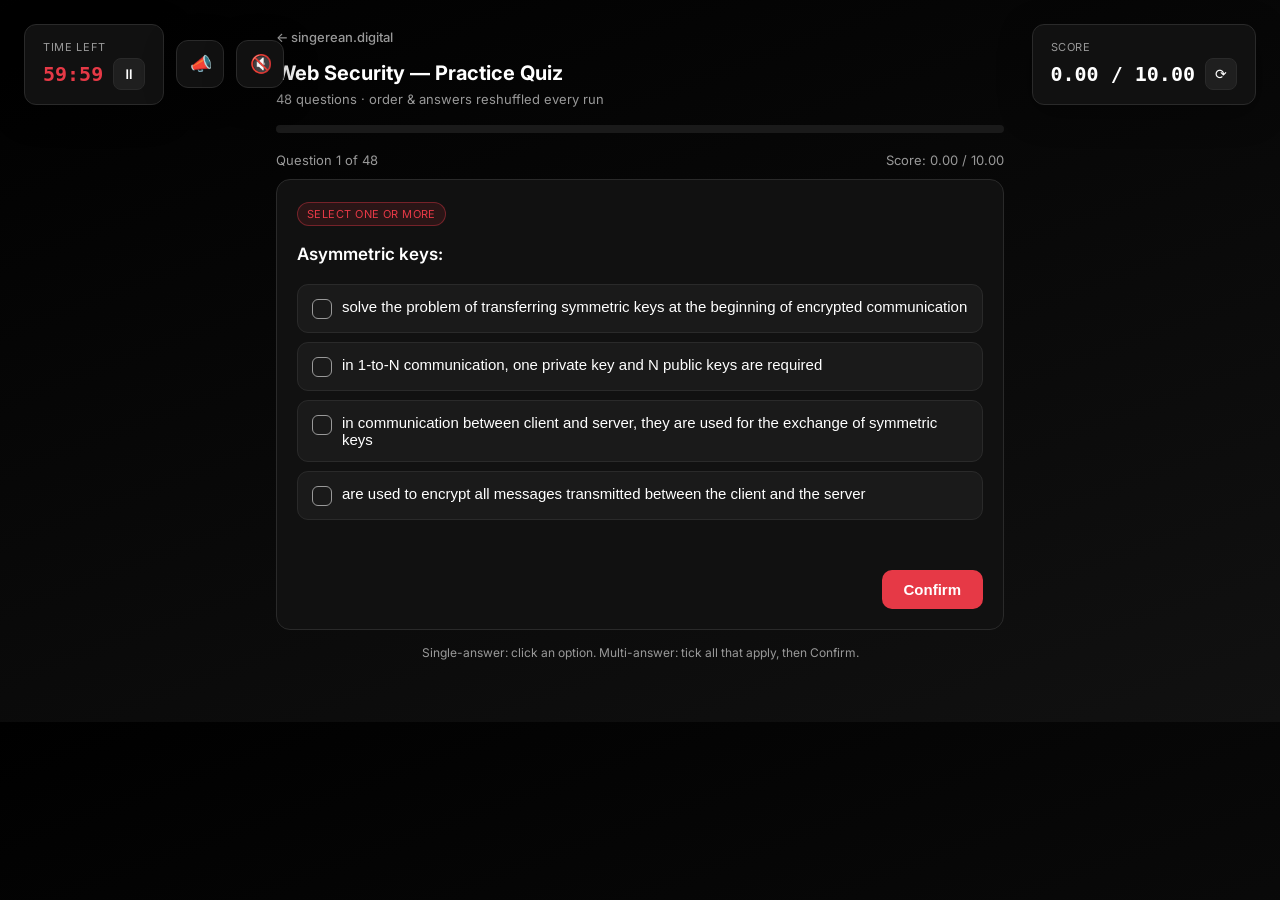
==== websec/index.html @ cab8b89b "Add Web Security practice quiz at /websec - Standalone quiz page recolored to match site palette (bl" ====
<!DOCTYPE html>
<html lang="en">
<head>
<meta charset="utf-8">
<meta name="viewport" content="width=device-width, initial-scale=1">
<title>Web Security — Practice Quiz</title>
<link rel="icon" href="../favicon.ico">
<link rel="preconnect" href="https://fonts.googleapis.com">
<link rel="preconnect" href="https://fonts.gstatic.com" crossorigin>
<link href="https://fonts.googleapis.com/css2?family=Inter:wght@300;400;500;600;700;800&display=swap" rel="stylesheet">
<style>
  :root{--bg:#000000;--card:#111111;--card2:#1a1a1a;--txt:#ffffff;--muted:#999999;
        --green:#2ecc71;--greenbg:#0e2e1a;--red:#D90429;--redbg:#2e0a0e;--accent:#E63946;--line:#2a2a2a;
        --yellow:#f5b041;--yellowbg:#332811;}
  *{box-sizing:border-box}
  body{margin:0;background:linear-gradient(160deg,#000000,#111111);color:var(--txt);
       font-family:'Inter',system-ui,Segoe UI,Roboto,Arial,sans-serif;line-height:1.5;}
  .wrap{max-width:760px;margin:0 auto;padding:24px 16px 60px;}
  h1{font-size:20px;margin:4px 0 2px;}
  .sub{color:var(--muted);font-size:13px;margin-bottom:16px;}
  .home-link{display:inline-block;color:var(--muted);text-decoration:none;font-size:13px;font-weight:500;
             margin-bottom:6px;transition:color .15s;}
  .home-link:hover{color:var(--accent);}
  .bar{height:8px;background:var(--card2);border-radius:6px;overflow:hidden;margin:10px 0 18px;}
  .bar>i{display:block;height:100%;background:var(--accent);width:0;transition:width .3s;}
  .meta{display:flex;justify-content:space-between;font-size:13px;color:var(--muted);margin-bottom:8px;}
  .card{background:var(--card);border:1px solid var(--line);border-radius:14px;padding:20px;}
  .qtype{display:inline-block;font-size:11px;letter-spacing:.04em;text-transform:uppercase;
         color:var(--accent);background:rgba(230,57,70,0.12);border:1px solid rgba(230,57,70,0.4);padding:3px 9px;border-radius:20px;margin-bottom:10px;}
  .qtext{font-size:17px;font-weight:600;margin:6px 0 16px;}
  .opt{display:flex;align-items:flex-start;gap:10px;width:100%;text-align:left;cursor:pointer;
       background:var(--card2);border:1.5px solid var(--line);color:var(--txt);
       padding:13px 14px;border-radius:11px;margin:9px 0;font-size:15px;transition:.12s;}
  .opt:hover:not(.locked){border-color:var(--accent);}
  .opt .mark{flex:0 0 20px;height:20px;border-radius:6px;border:1.5px solid var(--muted);
             display:flex;align-items:center;justify-content:center;font-size:13px;margin-top:1px;}
  .opt.single .mark{border-radius:50%;}
  .opt.selected{border-color:var(--accent);background:rgba(230,57,70,0.15);}
  .opt.selected .mark{background:var(--accent);border-color:var(--accent);}
  .opt.correct{background:var(--greenbg);border-color:var(--green);}
  .opt.correct .mark{background:var(--green);border-color:var(--green);}
  .opt.missed{background:var(--yellowbg);border-color:var(--yellow);}
  .opt.missed .mark{background:var(--yellow);border-color:var(--yellow);color:#111111;}
  .opt.wrong{background:var(--redbg);border-color:var(--red);}
  .opt.wrong .mark{background:var(--red);border-color:var(--red);}
  .opt.locked{cursor:default;}
  .feedback{min-height:22px;margin:14px 2px 4px;font-weight:600;font-size:14px;}
  .feedback.ok{color:var(--green);} .feedback.no{color:var(--red);}
  .row{display:flex;gap:10px;justify-content:flex-end;margin-top:14px;}
  button.btn{background:var(--accent);color:#fff;border:0;padding:11px 22px;border-radius:10px;
             font-size:15px;font-weight:600;cursor:pointer;}
  button.btn:hover{filter:brightness(1.08);}
  button.btn.ghost{background:#1f1f1f;}
  button.btn[disabled]{opacity:.45;cursor:not-allowed;}
  .hint{color:var(--muted);font-size:13px;margin:-2px 2px 4px;}
  .result{text-align:center;padding:30px 10px;}
  .score{font-size:44px;font-weight:800;margin:6px 0;}
  .scoresub{color:var(--muted);margin-bottom:18px;}
  .legend{color:var(--muted);font-size:12px;margin-top:14px;text-align:center;}
  .hud-container {
    display: contents;
  }
  .hud-group-left {
    position: fixed;
    top: 24px;
    left: 24px;
    display: flex;
    align-items: center;
    gap: 12px;
    z-index: 999;
  }
  .hud {
    background: var(--card);
    border: 1px solid var(--line);
    padding: 14px 18px;
    border-radius: 12px;
    box-shadow: 0 8px 32px rgba(0, 0, 0, 0.4);
    display: flex;
    flex-direction: column;
    min-width: 140px;
  }
  .hud.right {
    position: fixed;
    top: 24px;
    right: 24px;
    z-index: 999;
  }
  .hud-title {
    font-size: 11px;
    text-transform: uppercase;
    color: var(--muted);
    letter-spacing: 0.06em;
    margin-bottom: 2px;
  }
  .hud-value {
    font-size: 20px;
    font-weight: 800;
    color: var(--txt);
    font-family: monospace;
  }
  .hud-value.timer {
    color: var(--accent);
  }
  
  /* Music & SFX Widget Styling */
  .music-widget, .sfx-widget {
    display: flex;
    align-items: center;
    background: var(--card);
    border: 1px solid var(--line);
    border-radius: 12px;
    padding: 8px;
    height: 48px;
    box-shadow: 0 8px 32px rgba(0, 0, 0, 0.4);
    transition: all 0.3s cubic-bezier(0.4, 0, 0.2, 1);
    overflow: hidden;
    max-width: 48px;
    z-index: 999;
  }
  .music-widget:hover {
    max-width: 180px;
    padding-right: 14px;
  }
  .music-btn, .sfx-btn {
    background: transparent;
    border: none;
    color: var(--txt);
    font-size: 18px;
    width: 32px;
    height: 32px;
    display: flex;
    align-items: center;
    justify-content: center;
    cursor: pointer;
    border-radius: 8px;
    transition: background 0.2s, transform 0.1s, opacity 0.15s;
    flex-shrink: 0;
  }
  .music-btn:hover, .sfx-btn:hover {
    background: var(--card2);
  }
  .music-btn:active, .sfx-btn:active {
    transform: scale(0.95);
  }
  .volume-ctrl {
    width: 100px;
    margin-left: 8px;
    opacity: 0;
    transform: translateX(-10px);
    transition: opacity 0.25s ease, transform 0.25s ease;
    pointer-events: none;
    display: flex;
    align-items: center;
  }
  .music-widget:hover .volume-ctrl {
    opacity: 1;
    transform: translateX(0);
    pointer-events: auto;
  }
  .volume-ctrl input[type="range"] {
    -webkit-appearance: none;
    width: 100%;
    height: 4px;
    background: var(--line);
    border-radius: 2px;
    outline: none;
  }
  .volume-ctrl input[type="range"]::-webkit-slider-thumb {
    -webkit-appearance: none;
    width: 12px;
    height: 12px;
    border-radius: 50%;
    background: var(--accent);
    cursor: pointer;
    transition: transform 0.1s;
  }
  .volume-ctrl input[type="range"]::-webkit-slider-thumb:hover {
    transform: scale(1.2);
  }
  .volume-ctrl input[type="range"]::-moz-range-thumb {
    width: 12px;
    height: 12px;
    border: none;
    border-radius: 50%;
    background: var(--accent);
    cursor: pointer;
    transition: transform 0.1s;
  }
  .volume-ctrl input[type="range"]::-moz-range-thumb:hover {
    transform: scale(1.2);
  }

  @media (max-width: 1100px) {
    .hud-container {
      display: flex;
      justify-content: space-between;
      align-items: center;
      background: var(--card);
      border: 1px solid var(--line);
      border-radius: 12px;
      padding: 12px 16px;
      margin-bottom: 16px;
      width: 100%;
    }
    .hud-group-left {
      position: static;
      display: flex;
      align-items: center;
      gap: 12px;
      z-index: auto;
    }
    .hud {
      position: static;
      box-shadow: none;
      border: none;
      padding: 0;
      min-width: 0;
      background: transparent;
      flex-direction: row;
      align-items: center;
      gap: 10px;
    }
    .hud.right {
      position: static;
      z-index: auto;
    }
    .hud-title {
      margin-bottom: 0;
    }
    .music-widget, .sfx-widget {
      box-shadow: none;
      background: transparent;
      border: none;
      height: auto;
      padding: 0;
    }
    .music-widget:hover, .sfx-widget:hover {
      padding-right: 0;
    }
  }
  .hud-row {
    display: flex;
    align-items: center;
    gap: 10px;
  }
  .hud-btn {
    background: #1f1f1f;
    border: 1px solid var(--line);
    color: var(--txt);
    border-radius: 8px;
    width: 32px;
    height: 32px;
    display: flex;
    align-items: center;
    justify-content: center;
    cursor: pointer;
    font-size: 14px;
    transition: background 0.15s, transform 0.1s, opacity 0.15s;
  }
  .hud-btn:hover {
    background: var(--accent);
    border-color: var(--accent);
    color: #fff;
  }
  .hud-btn:active {
    transform: scale(0.95);
  }
  .pause-overlay {
    display: none;
    position: fixed;
    top: 0; left: 0; right: 0; bottom: 0;
    background: rgba(0, 0, 0, 0.7);
    backdrop-filter: blur(12px);
    -webkit-backdrop-filter: blur(12px);
    z-index: 998;
    align-items: center;
    justify-content: center;
    cursor: pointer;
    animation: fadeIn 0.25s ease-out forwards;
  }
  .pause-msg {
    font-size: 28px;
    font-weight: 800;
    color: var(--txt);
    text-align: center;
    background: var(--card);
    border: 1px solid var(--line);
    padding: 20px 40px;
    border-radius: 16px;
    box-shadow: 0 10px 40px rgba(0,0,0,0.5);
    animation: scaleUp 0.3s cubic-bezier(0.34, 1.56, 0.64, 1) forwards;
  }
  .wrap {
    transition: filter 0.3s ease;
  }
  body.is-paused .wrap {
    filter: blur(8px);
    pointer-events: none;
  }
  @keyframes fadeIn {
    from { opacity: 0; }
    to { opacity: 1; }
  }
  @keyframes scaleUp {
    from { transform: scale(0.95); opacity: 0; }
    to { transform: scale(1); opacity: 1; }
  }
  #effect-canvas {
    position: fixed;
    top: 0; left: 0; width: 100vw; height: 100vh;
    pointer-events: none;
    z-index: 1000;
  }
</style>
</head>
<body>
<canvas id="effect-canvas"></canvas>
<div class="hud-container">
  <div class="hud-group-left">
    <div class="hud left" id="hud-left">
      <div class="hud-title">Time Left</div>
      <div class="hud-row">
        <div class="hud-value timer" id="hud-timer">1:00:00</div>
        <button class="hud-btn" id="btn-pause" onclick="togglePause()" title="Pause Quiz">⏸</button>
      </div>
    </div>
    
    <!-- SFX Widget -->
    <div class="sfx-widget" id="sfx-widget">
      <button class="sfx-btn" id="btn-sfx" onclick="toggleSFX()" title="Mute Sound Effects">📣</button>
    </div>
    
    <div class="music-widget" id="music-widget">
      <button class="music-btn" id="btn-music" onclick="toggleMute()" title="Unmute Music">🔇</button>
      <div class="volume-ctrl">
        <input type="range" id="slider-volume" min="0" max="1" step="0.05" value="0.5" oninput="setVolume(this.value)">
      </div>
    </div>
  </div>
  
  <div class="hud right" id="hud-right">
    <div class="hud-title">Score</div>
    <div class="hud-row">
      <div class="hud-value" id="hud-score">0.00 / 10.00</div>
      <button class="hud-btn" id="btn-reset" onclick="resetQuiz()" title="Reset Quiz">⟳</button>
    </div>
  </div>
</div>
<div class="pause-overlay" id="pause-overlay" onclick="togglePause()">
  <div class="pause-msg">Quiz Paused<br><span style="font-size:13px; font-weight:normal; color:var(--muted); margin-top:8px; display:inline-block;">Click anywhere to resume</span></div>
</div>
<div class="wrap">
  <a class="home-link" href="../">← singerean.digital</a>
  <h1>Web Security — Practice Quiz</h1>
  <div class="sub">48 questions · order &amp; answers reshuffled every run</div>
  <div class="bar"><i id="bar"></i></div>
  <div class="meta"><span id="progress"></span><span id="scoremeta"></span></div>
  <div id="app"></div>
  <div class="legend">Single-answer: click an option. Multi-answer: tick all that apply, then Confirm.</div>
</div>

<script type="application/json" id="quiz-data">[{"id": 1, "question": "How do you define the World Wide Web?", "multi": false, "options": ["a collection of all web applications implemented using HTML, accessible over HTTP through a web browser", "an information system created over the Internet, which allows interconnection and cross-referencing of elements through hyperlinks", "a global network of computers providing communication and information facilities, built by interconnecting local networks via standardized protocols", "a set of communication protocols (e.g. HTTP) and encoding standards (e.g. HTML) that facilitate the implementation of web applications"], "correct": [1], "explanation": "The Web is an information system using hyperlinks over the Internet. Option 2 describes the Internet. The Web encompasses more than just protocols or HTML apps."}, {"id": 2, "question": "Which one of the following correctly defines a Web Application?", "multi": false, "options": ["the applications that can be run only inside a browser and can be accessed only over HTTP protocol", "applications developed using the client-server conceptual architecture, and that communicate using TCP/IP", "any application that downloads components or information from the Web over HTTP, each time it runs", "the applications accessible over HTTP protocol that are also described in HTML language and include active components implemented in JavaScript"], "correct": [2], "explanation": "Web applications follow client-server architecture and communicate over network protocols like TCP/IP, not limited to browser-only or HTTP-only scenarios."}, {"id": 3, "question": "Which ones of the following are specific to Web 2.0, when compared to Web 1.0?", "multi": true, "options": ["stateless - retains no state information", "the content displayed in the browsers is dynamic", "client-side code execution to create dynamic and more responsive User Interfaces", "promotes the concept of Software as a Service (SaaS)", "inclusion of semantic information in the content distributed over internet"], "correct": [1, 2, 3], "explanation": "Web 2.0 features dynamic content, client-side JavaScript for rich UIs, and SaaS models. Statelessness exists in both. Semantic web is Web 3.0 concept."}, {"id": 4, "question": "HyperText Markup Language is:", "multi": true, "options": ["a markup language that defines two main sections: HEAD and BODY, which can be used only once in the same HTML document", "the essential component for all web applications", "a text-based description language that uses tags and attributes", "a hierarchical structure having DOCTYPE as root element"], "correct": [0, 2], "explanation": "HTML is a text-based markup language using tags and attributes to describe document structure. Not all web applications require HTML (e.g., APIs)."}, {"id": 5, "question": "Define the term HEAD in the context of web applications:", "multi": true, "options": ["an HTTP method", "the section at the beginning of a resource that contains information about its type and structure", "a tag in HTML description language", "short name for the header of any HTTP message"], "correct": [0, 1, 2], "explanation": "HEAD is an HTTP method (like GET), an HTML document section (<head>), and colloquially refers to HTTP message headers. All three uses are valid."}, {"id": 6, "question": "The layers of the TCP/IP conceptual model are:", "multi": false, "options": ["application, session, transport, network", "application, transport, connection, network", "application, network, connection, physical layer", "application, transport, internet, network"], "correct": [3], "explanation": "The TCP/IP model consists of 4 layers: Application, Transport, Internet, and Network Access (Network Interface)."}, {"id": 7, "question": "The layers of the ISO-OSI conceptual model are:", "multi": false, "options": ["application, encapsulation, security, transport, network, physical level", "application, presentation, transport, security, network, connection, data link, physical level", "application, presentation, session, transport, network, data link, physical level", "interface, application, session, transport, network, data link, physical level"], "correct": [2], "explanation": "The OSI model has 7 layers: Application, Presentation, Session, Transport, Network, Data Link, and Physical (top to bottom)."}, {"id": 8, "question": "Data encapsulation:", "multi": true, "options": ["prevents \"man in the middle\" attacks", "ensures data integrity and protects it from unauthorized modifications", "ensures the independence of the message's format and content from the transmission medium", "eliminates the need to know the specifics of adjacent layers within the current layer"], "correct": [2, 3], "explanation": "Encapsulation allows each layer to operate independently without needing to understand the implementation details of adjacent layers."}, {"id": 9, "question": "Indicate correct sentences", "multi": true, "options": ["in web applications, the server does not store state information", "all the messages exchanged between client and server during a working session follow the same route", "in web applications, client-server communication is always initiated by the client", "in all web applications, all communication takes place through the container (browser)"], "correct": [0, 2], "explanation": "HTTP is stateless (server doesn't inherently store state) and client-initiated. Messages may take different routes, and not all web apps require browsers."}, {"id": 10, "question": "Indicate correct claims about HTTP:", "multi": true, "options": ["communication is bidirectional and can be initiated either by the server or by the client", "the messages header is mandatory, but the body of the message can be empty", "it is a transactional communication model based on messages", "communication is intermittent and stateless from the server perspective", "messages have a tree-like structure with two main sections: HEAD and BODY"], "correct": [1, 2, 3], "explanation": "HTTP is client-initiated (not bidirectional), has mandatory headers with optional bodies, is transactional and stateless. HEAD/BODY refers to HTML, not HTTP messages."}, {"id": 11, "question": "The first line of an HTTP header for a REQUEST message contains:", "multi": true, "options": ["data compression algorithms (ex. gzip)", "HTTP method used in the request", "accepted data types", "HTTP protocol version", "resource URL"], "correct": [1, 3, 4], "explanation": "HTTP request line contains: Method (GET/POST), URL/path, and HTTP version. Compression and accepted types are in header fields, not the request line."}, {"id": 12, "question": "The first line of an HTTP header for a RESPONSE message contains:", "multi": true, "options": ["HTTP protocol version", "called HTTP method", "textual description of the response code", "URL of accessed resource", "numeric response code"], "correct": [0, 2, 4], "explanation": "HTTP response status line contains: HTTP version, numeric status code, and reason phrase (textual description). Methods and URLs are in requests."}, {"id": 13, "question": "Which of the following elements is NOT part of an HTTP POST request?", "multi": false, "options": ["POST data", "numeric code of HTTP result", "Cookie header", "User-agent header"], "correct": [1], "explanation": "The numeric HTTP result code (status code) is part of the RESPONSE, not the request. Requests contain method, headers, and optional body data."}, {"id": 14, "question": "Please indicate the body of the given HTTP message (HTTP/1.1 200 OK ... headers ... Message-content: <html>...).", "multi": false, "options": ["<html><head><title>Test document</title></head><body>This is the content of the document</body></html>", "Message-content: <html>...</html>", "Cache-Control: no-store... / Pragma: no-cache / Message-content:", "Cache-Control: no-store... / Pragma: no-cache / Message-content: <html>...</html>"], "correct": [0], "explanation": "The HTTP message body is the content after the blank line separating headers from body. In this case, it's the HTML document content."}, {"id": 15, "question": "Which of the following is NOT allowed in an HTTP header?", "multi": true, "options": ["using \n\r in the value of a header", "insert a blank line", "use of character : (two points) in the value of a header", "using characters ?, &, space, /"], "correct": [0, 1], "explanation": "Literal CR/LF characters in header values enable HTTP response splitting and header injection attacks. They must be encoded or rejected."}, {"id": 16, "question": "Which ones of the following sentences are true about DNS?", "multi": true, "options": ["DNS requests are always reaching the root DNS servers", "the result of a DNS query is an IP address", "ROOT servers host information about all the registered domains and subdomains", "DNS servers are using the \"/\" character as subdomain separator"], "correct": [1], "explanation": "DNS queries return IP addresses (among other record types). Requests don't always reach root servers (caching exists). Root servers know TLDs only. DNS uses dots, not slashes."}, {"id": 17, "question": "Which one of the following can be included in a parameterless URL?", "multi": true, "options": ["reference to an element of the document", "access protocol", "domain or IP", "connection port", "user identification information"], "correct": [0, 1, 2, 3, 4], "explanation": "A URL can contain all these components: protocol (http://), domain/IP, port (:80), user info (user@), and fragment (#element). 'Parameterless' means no query string (?)."}, {"id": 18, "question": "Which of the following conditions need to be met for two resources to be considered as having the same origin?", "multi": true, "options": ["the resources can be accessed through the sub-domains of the same domain", "server is identified through the same domain name for both resources", "accessed through the same protocol", "same port is used for communication", "both resources are in the same path on the server(s)"], "correct": [1, 2, 3], "explanation": "Same origin requires matching protocol, domain, and port. Sub-domains and paths do not affect origin determination."}, {"id": 19, "question": "The \"content origin\" concept is used for:", "multi": true, "options": ["limiting the execution rights of active code within the browser, depending on the origin from which it is loaded", "controlling access from active code to user information (cookies, persistent data) and to the DOM", "preventing unauthorized access during data transmission between client and server", "verifying the authenticity of the received information and preventing impersonation attacks"], "correct": [0, 1], "explanation": "Same-origin policy restricts code execution rights and access to sensitive resources (cookies, DOM) based on the origin. It doesn't protect transmission or verify authenticity."}, {"id": 20, "question": "Identity is:", "multi": false, "options": ["SSL certificate issued by recognized authorities in the field", "the expression of the individuality of a certain entity", "all information relating to an identified or identifiable natural person", "all specific elements known/possessed only by the user, including papillary, ocular, dental, or DNA characteristics"], "correct": [1], "explanation": "Identity is the expression of individuality of an entity. Option 3 describes personal data (GDPR). Option 4 describes biometric authentication factors."}, {"id": 21, "question": "What is verified through authentication?", "multi": false, "options": ["what resources are accessible by the user", "what actions can the user take", "who the user is", "if the user already has an active working session"], "correct": [2], "explanation": "Authentication verifies identity (who the user is). Authorization determines what resources/actions are permitted. Session management tracks active sessions."}, {"id": 22, "question": "Authentication is:", "multi": true, "options": ["a process that can be implemented only through SSL certificates", "certification of the authenticity of data received by the client from the server or by the server from the client", "the process of ensuring the integrity of data transmitted between the client and the server", "process of verifying the identity of an entity"], "correct": [3], "explanation": "Authentication verifies identity. Data authenticity/integrity is different (signatures, hashes). SSL certificates are one authentication method, not the only one."}, {"id": 23, "question": "Two factor authentication requires:", "multi": false, "options": ["using two passwords for authentication", "verifying the user's identity through a password and an additional piece of information obtained via an alternative method", "replacing the classic password-based method with sending a code via SMS or generating a code using a physical device", "requesting the password in a subsequent step, only after the username has been entered correctly"], "correct": [1], "explanation": "2FA requires two different factors: something you know (password) plus something you have (device/code) or something you are (biometric). Two passwords is still single-factor."}, {"id": 24, "question": "In a working session authentication is performed:", "multi": false, "options": ["each time the user requests the update of personal / access data", "only once, when the working session starts, usually through username and password or two factor authentication", "on each request made to the server", "when the user tries to change the password"], "correct": [1], "explanation": "Authentication occurs once at session start. Subsequent requests are authorized via session tokens/cookies, not re-authentication."}, {"id": 25, "question": "We can protect a web application from brute force authentication attacks through:", "multi": false, "options": ["limiting the number of login tries", "use of certificates and communication over TLS", "validating correctly the input to prevent XSS attacks", "validating correctly the input against SQL injections"], "correct": [0], "explanation": "Rate limiting (limiting login attempts) directly prevents brute force attacks. TLS protects transmission, not authentication attempts."}, {"id": 26, "question": "Which of the following factors favor brute-force attacks during authentication?", "multi": true, "options": ["omitting the HTTP ONLY specification for cookie handling", "storing passwords in plain text in the database", "unlimited number of login attempts", "vulnerability to reflected XSS attacks", "acceptance of passwords with a low level of complexity"], "correct": [2, 4], "explanation": "Unlimited login attempts allow unrestricted guessing. Low complexity passwords are easier to crack. Plain text storage affects breach impact, not brute force feasibility."}, {"id": 27, "question": "The vulnerability that favors \"session fixation\" attacks can be described as:", "multi": false, "options": ["using excessively long timeouts before session expiration due to inactivity", "using the same token for multiple work sessions of the same user on different devices", "persistent storage of the session token for the \"Remember me\" functionality", "using the same token to identify both an anonymous session and an authenticated session"], "correct": [3], "explanation": "Session fixation exploits applications that don't regenerate session IDs after authentication. An attacker sets a known session ID before the victim logs in."}, {"id": 28, "question": "Which of the following can be used to bypass authentication?", "multi": false, "options": ["0' LIMIT 1 #", "' OR 1=1 LIMIT 1 #", "user' OR id=1", "0 ORDER BY 1 #"], "correct": [1], "explanation": "' OR 1=1 LIMIT 1 # is a classic SQL injection that makes the WHERE clause always true, potentially returning the first user (often admin) and bypassing authentication."}, {"id": 29, "question": "In the following SQL query the 'id' is a value from the user: $sql = \"SELECT * FROM users WHERE id=\" . $_GET['id']; Which one of the following can be used to determine the number of columns in the 'users' table?", "multi": false, "options": ["0 ORDER BY 5", "UNION ALL SELECT NULL,NULL,NULL,NULL,NULL", "0 UNION ALL SELECT table_name FROM information_schema.tables", "0 OR 1=1"], "correct": [0], "explanation": "ORDER BY enumeration tests column counts until an error occurs. UNION requires knowing the exact column count first. OR 1=1 returns all rows without revealing structure."}, {"id": 30, "question": "Second order SQL injection is:", "multi": false, "options": ["successfully formulating and executing a malicious query even after input data validation", "execution of injection when constructing a query using information already stored in the database", "execution of injection based on data transmitted using a cookie", "execution of injection by constructing a query with unvalidated data sent to the server as a result of a successful XSS attack"], "correct": [1], "explanation": "Second-order SQL injection occurs when previously stored (and seemingly safe) data is later used in a query without proper sanitization, triggering the injection."}, {"id": 31, "question": "Which of the following can be achieved through SQL injection?", "multi": true, "options": ["impersonate server certificate", "launch a stored XSS attack", "authorisation bypass", "launch a DOM XSS attack (type 0)"], "correct": [1, 2], "explanation": "SQL injection can bypass authorization and store malicious scripts in the database for stored XSS. It cannot impersonate certificates or cause DOM XSS directly."}, {"id": 32, "question": "SQL injection attacks can be mitigated by:", "multi": true, "options": ["separating SQL queries from data", "proper sanitization of inputs on the client side before sending them to the server", "using parameterized SQL queries and avoiding concatenations", "allowing access to the database only for applications on the same machine"], "correct": [0, 2], "explanation": "Parameterized queries (prepared statements) separate SQL code from data, preventing injection. Client-side sanitization is insufficient as attackers bypass it."}, {"id": 33, "question": "Which of the following objectives can be achieved through XSS attacks?", "multi": true, "options": ["exfiltrate session token", "access an http-only cookie", "bypass authentication", "access the DOM and change how a page is displayed"], "correct": [0, 3], "explanation": "XSS can steal session tokens (non-httpOnly), bypass authentication, and manipulate the DOM. HttpOnly cookies are specifically protected from JavaScript access."}, {"id": 34, "question": "Which of the values for user_parameter allows XSS attack in the following line: <a href=\"user_parameter\">Click me</a>", "multi": true, "options": ["\" javascript:alert(1);", "javascript:alert(1);", "<script>alert(1)<\/script>", "\"><script>alert(1)<\/script><a title=\""], "correct": [1, 3], "explanation": "To inject into an href attribute, you need to close the attribute first with \"> then inject script. Option 3 properly escapes and injects malicious code."}, {"id": 35, "question": "Which of the following statements are correct regarding DOM XSS attacks?", "multi": true, "options": ["can be prevented through proper validation and sanitization of user inputs on the server", "they manifest as a result of malicious JavaScript code being transmitted from the server to the client", "malicious code cannot be detected by the server", "the malicious code is executed by legitimate functions loaded on the client"], "correct": [2, 3], "explanation": "DOM XSS occurs entirely client-side when JavaScript processes untrusted data. The server never sees the malicious payload, and legitimate JS functions execute the attack."}, {"id": 36, "question": "Indicate correct sentences (select one or more):", "multi": true, "options": ["for each external reference in the HTML code a new request is made towards the indicated server", "HTML documents can include the content from images and video files in binary format", "the browser starts the content display only after the JavaScript code in the BODY is executed", "external references from the HEAD section are loaded, processed and executed before the actual display of the content starts"], "correct": [0, 1, 3], "explanation": "HEAD resources block rendering. Each external resource triggers a new HTTP request. Browsers render progressively and embed resources via references, not binary inclusion."}, {"id": 37, "question": "The purpose of CSRF token is:", "multi": true, "options": ["strengthening authentication by using a second identification factor alongside the cookie", "ensuring the integrity of data transmitted through forms", "preventing clickjacking attacks", "preventing automatic requests from being made on behalf of the user through XSS techniques"], "correct": [0], "explanation": "CSRF tokens prevent Cross-Site Request Forgery by ensuring requests originate from legitimate pages, not malicious sites exploiting the user's authenticated session."}, {"id": 38, "question": "It is recommended to generate the CSRF token:", "multi": false, "options": ["each time a new work session is initiated", "with every request sent to the server", "automatically, at certain time intervals", "when user data is updated (username, password)"], "correct": [0], "explanation": "CSRF tokens should be generated per session and remain valid throughout that session. Generating per-request is unnecessary overhead."}, {"id": 39, "question": "Indicate correct affirmations about CSRF:", "multi": true, "options": ["the CSRF token can be exfiltrated by an attacker through HTML or CSS injection", "the CSRF token cannot be efficient if the \"same origin\" policies are not enforced", "it is best practice to have no connection between the CSRF and session tokens", "the CSRF token cannot be exfiltrated through reflected XSS attacks"], "correct": [0, 1], "explanation": "CSRF tokens require same-origin enforcement to work. They should be independent from session tokens. XSS (not HTML/CSS injection) can exfiltrate CSRF tokens."}, {"id": 40, "question": "X-Frame-Options: none is useful for:", "multi": false, "options": ["preventing \"clickjacking\" attacks", "preventing stored XSS attacks", "preventing CSRF attacks", "preventing SQL injection attacks"], "correct": [0], "explanation": "X-Frame-Options controls whether a page can be embedded in iframes, preventing clickjacking attacks where malicious sites overlay invisible iframes."}, {"id": 41, "question": "Encrypting data:", "multi": true, "options": ["ensures data confidentiality", "always certifies the identity of the sender", "ensures data integrity", "prevents man-in-the-middle attacks"], "correct": [0], "explanation": "Encryption primarily ensures confidentiality. It does not guarantee integrity, authentication, or prevent MITM without additional mechanisms like signatures and certificates."}, {"id": 42, "question": "Which one of the following statements are true?", "multi": true, "options": ["the compromise of an encryption algorithm allows the decryption of any message encrypted with it", "the compromise of a sufficient number of encryption keys leads to the compromise of the entire algorithm", "identifying a method to quickly traverse all keys constitutes a complete compromise of the encryption algorithm", "the compromise of some encryption keys facilitates the compromise of other keys if they are used with the same encryption algorithm"], "correct": [0, 2], "explanation": "A complete compromise of an encryption algorithm occurs when a method is found to efficiently traverse or determine all possible keys."}, {"id": 43, "question": "Which ones of the following statements are true?", "multi": true, "options": ["the difficulty of breaking an encryption code is not influenced by how easily the parameters can be predicted", "the difficulty of breaking an encryption code depends on the number of possible values of its parameters", "access to the implementation of an encryption algorithm based on encryption keys leads to its compromise", "an encryption key is a parameter of an encryption algorithm"], "correct": [1, 3], "explanation": "Encryption strength depends on key space size (number of possible values), and the encryption key is indeed a parameter of the algorithm. Predictability DOES affect security."}, {"id": 44, "question": "The purpose of an Initialisation Vector is:", "multi": true, "options": ["to initialize the random number generator to obtain better keys", "to allow the safe reuse of encryption keys in the case of streams", "to ensure the standard length of the data block", "to ensure obtaining a different ciphertext when encrypting the same text with the same key"], "correct": [1, 3], "explanation": "IVs ensure identical plaintext produces different ciphertext (semantic security) and enable safe key reuse in stream/block cipher modes."}, {"id": 45, "question": "Asymmetric keys:", "multi": true, "options": ["in communication between client and server, they are used for the exchange of symmetric keys", "in 1-to-N communication, one private key and N public keys are required", "are used to encrypt all messages transmitted between the client and the server", "solve the problem of transferring symmetric keys at the beginning of encrypted communication"], "correct": [0, 3], "explanation": "Asymmetric cryptography solves key distribution by securely exchanging symmetric keys. Symmetric encryption is then used for bulk data (faster). One key pair serves all recipients."}, {"id": 46, "question": "Digital signature:", "multi": true, "options": ["is encrypted using the public key", "is encrypted using the private key", "certifies the identity of the entity who wrote the message", "ensures data integrity"], "correct": [1, 2, 3], "explanation": "Digital signatures are created by encrypting a hash with the private key. They verify sender identity and ensure data hasn't been modified."}, {"id": 47, "question": "Which of the following elements obtained by an attacker can lead to the compromise of the private key?", "multi": false, "options": ["none of the listed elements", "the source code of the encryption algorithm used by the server", "source data sent by the server, encrypted with the private key", "public key of the server"], "correct": [0], "explanation": "By design, knowing the algorithm, public key, or encrypted data should NOT compromise the private key. This is the foundation of asymmetric cryptography security."}, {"id": 48, "question": "Certificates used in web applications can:", "multi": true, "options": ["protect web applications against clickjacking attacks", "protect web applications against XSS attacks", "authenticate the source of information transmitted", "secure information when it is saved in the database"], "correct": [2], "explanation": "SSL/TLS certificates authenticate the server's identity to clients. They don't prevent XSS, clickjacking, or encrypt data at rest in databases."}]</script>
<script>
const RAW = JSON.parse(document.getElementById('quiz-data').textContent);
const app = document.getElementById('app');
const bar = document.getElementById('bar');
const prog = document.getElementById('progress');
const scoremeta = document.getElementById('scoremeta');
let order, qi, score, answered, cur;
let timeLeft, timerInterval;
let isPaused = false;

// Background Music Setup
const bgMusic = new Audio('music.mp3');
bgMusic.loop = true;
bgMusic.volume = 0.5;
bgMusic.muted = true; // Mute the main music initially
let isMuted = true; // Set initial mute state to true

// Sound Effects Setup
const soundCorrect = new Audio('good.mp3');
soundCorrect.volume = 0.4;
const soundIncorrect = new Audio('bad.wav');
soundIncorrect.volume = 0.4;
let sfxEnabled = true;

// Victory Music Setup
const winMusic = new Audio('win.mp3');
winMusic.loop = true;
winMusic.volume = 0.5;

// Sad Music Setup
const sadMusic = new Audio('sadsongfinal.mp3');
sadMusic.loop = true;
sadMusic.volume = 0.5;

// Confetti & Rain Particles Engine
let confettiActive = false;
let rainActive = false;
let confettiCanvas, ctx;
let particles = [];
let rainDrops = [];

function initConfetti() {
  confettiCanvas = document.getElementById('effect-canvas');
  if (confettiCanvas) {
    ctx = confettiCanvas.getContext('2d');
    resizeCanvas();
    window.addEventListener('resize', resizeCanvas);
  }
}

function resizeCanvas() {
  if (confettiCanvas) {
    confettiCanvas.width = window.innerWidth;
    confettiCanvas.height = window.innerHeight;
  }
}

class ConfettiParticle {
  constructor() {
    this.x = Math.random() * confettiCanvas.width;
    this.y = Math.random() * -confettiCanvas.height;
    this.size = Math.random() * 8 + 6;
    this.color = `hsl(${Math.random() * 360}, 85%, 60%)`;
    this.speedX = Math.random() * 4 - 2;
    this.speedY = Math.random() * 3 + 2;
    this.rotation = Math.random() * 360;
    this.rotationSpeed = Math.random() * 4 - 2;
  }
  update() {
    this.x += this.speedX;
    this.y += this.speedY;
    this.rotation += this.rotationSpeed;
    if (this.y > confettiCanvas.height) {
      this.y = -10;
      this.x = Math.random() * confettiCanvas.width;
    }
  }
  draw() {
    ctx.save();
    ctx.translate(this.x, this.y);
    ctx.rotate(this.rotation * Math.PI / 180);
    ctx.fillStyle = this.color;
    ctx.fillRect(-this.size / 2, -this.size / 2, this.size, this.size);
    ctx.restore();
  }
}

class RainDrop {
  constructor() {
    this.reset();
    this.y = Math.random() * confettiCanvas.height; // Spread them vertically on init
  }
  reset() {
    this.x = Math.random() * confettiCanvas.width;
    this.y = -20;
    this.layer = Math.floor(Math.random() * 3); // 0: far, 1: mid, 2: near
    if (this.layer === 0) {
      this.length = Math.random() * 8 + 6;
      this.speedY = Math.random() * 6 + 8;
      this.speedX = Math.random() * 1 - 0.5;
      this.opacity = Math.random() * 0.2 + 0.15;
      this.lineWidth = 1;
    } else if (this.layer === 1) {
      this.length = Math.random() * 15 + 10;
      this.speedY = Math.random() * 10 + 14;
      this.speedX = Math.random() * 1.5 - 0.75;
      this.opacity = Math.random() * 0.3 + 0.3;
      this.lineWidth = 1.5;
    } else {
      this.length = Math.random() * 25 + 20;
      this.speedY = Math.random() * 14 + 20;
      this.speedX = Math.random() * 2 - 1;
      this.opacity = Math.random() * 0.4 + 0.5;
      this.lineWidth = 2.5;
    }
    this.color = `rgba(174, 207, 238, ${this.opacity})`;
  }
  update() {
    this.y += this.speedY;
    this.x += this.speedX;
    if (this.y > confettiCanvas.height) {
      this.reset();
    }
  }
  draw() {
    ctx.strokeStyle = this.color;
    ctx.lineWidth = this.lineWidth;
    ctx.beginPath();
    ctx.moveTo(this.x, this.y);
    ctx.lineTo(this.x + this.speedX * 1.5, this.y + this.length);
    ctx.stroke();
  }
}

function startConfetti() {
  if (confettiActive) return;
  confettiActive = true;
  particles = [];
  for (let i = 0; i < 150; i++) {
    particles.push(new ConfettiParticle());
  }
  function animate() {
    if (!confettiActive) return;
    ctx.clearRect(0, 0, confettiCanvas.width, confettiCanvas.height);
    particles.forEach(p => {
      p.update();
      p.draw();
    });
    requestAnimationFrame(animate);
  }
  animate();
}

function stopConfetti() {
  confettiActive = false;
  if (ctx) ctx.clearRect(0, 0, confettiCanvas.width, confettiCanvas.height);
}

function startRain() {
  if (rainActive) return;
  rainActive = true;
  rainDrops = [];
  for (let i = 0; i < 250; i++) {
    rainDrops.push(new RainDrop());
  }
  function animate() {
    if (!rainActive) return;
    ctx.clearRect(0, 0, confettiCanvas.width, confettiCanvas.height);
    ctx.fillStyle = 'rgba(0, 0, 0, 0.4)';
    ctx.fillRect(0, 0, confettiCanvas.width, confettiCanvas.height);
    rainDrops.forEach(d => {
      d.update();
      d.draw();
    });
    requestAnimationFrame(animate);
  }
  animate();
}

function stopRain() {
  rainActive = false;
  if (ctx) ctx.clearRect(0, 0, confettiCanvas.width, confettiCanvas.height);
}



function initMusic() {
  bgMusic.play().catch(() => {
    // Autoplay blocked, wait for user interaction to resume
    const playOnInteraction = () => {
      bgMusic.play().catch(e => console.log("Music play failed:", e));
      document.removeEventListener('click', playOnInteraction);
      document.removeEventListener('keydown', playOnInteraction);
      document.removeEventListener('touchstart', playOnInteraction);
    };
    document.addEventListener('click', playOnInteraction);
    document.addEventListener('keydown', playOnInteraction);
    document.addEventListener('touchstart', playOnInteraction);
  });
}

function toggleMute() {
  const slider = document.getElementById('slider-volume');
  if (isMuted) {
    isMuted = false;
    bgMusic.muted = false;
    winMusic.muted = false;
    sadMusic.muted = false;
    if (bgMusic.volume === 0) {
      bgMusic.volume = 0.5;
      if (slider) slider.value = 0.5;
    }
    const btn = document.getElementById('btn-music');
    btn.textContent = '🔊';
    btn.title = 'Mute Music';
  } else {
    isMuted = true;
    bgMusic.muted = true;
    winMusic.muted = true;
    sadMusic.muted = true;
    const btn = document.getElementById('btn-music');
    btn.textContent = '🔇';
    btn.title = 'Unmute Music';
  }
}

function setVolume(val) {
  const v = parseFloat(val);
  bgMusic.volume = v;
  const btn = document.getElementById('btn-music');
  if (v === 0) {
    isMuted = true;
    bgMusic.muted = true;
    winMusic.muted = true;
    sadMusic.muted = true;
    if (btn) btn.textContent = '🔇';
  } else {
    isMuted = false;
    bgMusic.muted = false;
    winMusic.muted = false;
    sadMusic.muted = false;
    if (btn) btn.textContent = '🔊';
  }
}

function toggleSFX() {
  sfxEnabled = !sfxEnabled;
  const btn = document.getElementById('btn-sfx');
  if (sfxEnabled) {
    btn.title = 'Mute Sound Effects';
    btn.style.opacity = '1';
  } else {
    btn.title = 'Unmute Sound Effects';
    btn.style.opacity = '0.4';
  }
}

function playSFX(isCorrect) {
  if (!sfxEnabled) return;
  if (isCorrect) {
    soundCorrect.currentTime = 0;
    soundCorrect.play().catch(e => console.log("SFX play failed:", e));
  } else {
    soundIncorrect.currentTime = 0;
    soundIncorrect.play().catch(e => console.log("SFX play failed:", e));
  }
}

// Call initMusic to start playing
initMusic();

function togglePause() {
  if (answered && qi >= RAW.length) return; // Can't pause on results screen
  if (timeLeft <= 0) return; // Can't pause if time's up
  
  isPaused = !isPaused;
  const overlay = document.getElementById('pause-overlay');
  const pauseBtn = document.getElementById('btn-pause');
  
  if (isPaused) {
    if (timerInterval) clearInterval(timerInterval);
    overlay.style.display = 'flex';
    document.body.classList.add('is-paused');
    pauseBtn.textContent = '▶';
    pauseBtn.title = 'Resume Quiz';
  } else {
    overlay.style.display = 'none';
    document.body.classList.remove('is-paused');
    pauseBtn.textContent = '⏸';
    pauseBtn.title = 'Pause Quiz';
    
    // Resume timer
    if (timerInterval) clearInterval(timerInterval);
    timerInterval = setInterval(() => {
      timeLeft--;
      updateTimerUI();
      if (timeLeft <= 0) {
        clearInterval(timerInterval);
        timeUp();
      }
    }, 1000);
  }
}

function resetQuiz() {
  if (isPaused) togglePause();
  start();
}

function formatTime(sec) {
  const h = Math.floor(sec / 3600);
  const m = Math.floor((sec % 3600) / 60);
  const s = sec % 60;
  if (h > 0) {
    return h + ":" + String(m).padStart(2, '0') + ":" + String(s).padStart(2, '0');
  } else {
    return String(m).padStart(2, '0') + ":" + String(s).padStart(2, '0');
  }
}

function updateTimerUI() {
  const t = document.getElementById('hud-timer');
  if (t) t.textContent = formatTime(timeLeft);
}

function updateScoreUI() {
  const scoreStr = score.toFixed(2) + ' / 10.00';
  scoremeta.textContent = 'Score: ' + scoreStr;
  const hs = document.getElementById('hud-score');
  if (hs) hs.textContent = scoreStr;
}

function timeUp() {
  answered = true;
  lock();
  if (timerInterval) clearInterval(timerInterval);
  
  app.innerHTML = '';
  const card = document.createElement('div');
  card.className = 'card result';
  
  if (score > 5) {
    card.style.border = '2px solid var(--green)';
    
    const title = document.createElement('div');
    title.className = 'score';
    title.style.color = 'var(--green)';
    title.style.fontSize = '32px';
    title.textContent = "Congratulations, you passed!";
    card.appendChild(title);
    
    const scoreVal = document.createElement('div');
    scoreVal.className = 'score';
    scoreVal.textContent = score.toFixed(2) + ' / 10.00';
    card.appendChild(scoreVal);
    
    const sub = document.createElement('div');
    sub.className = 'scoresub';
    sub.textContent = 'Awesome job! You successfully completed the quiz.';
    card.appendChild(sub);
    
    // Play Victory Music (Unmuted by default, updates UI state)
    bgMusic.pause();
    winMusic.currentTime = 0;
    winMusic.muted = false;
    winMusic.play().catch(e => console.log("Win music failed to play:", e));
    
    // Sync mute UI
    isMuted = false;
    const musicBtn = document.getElementById('btn-music');
    if (musicBtn) {
      musicBtn.textContent = '🔊';
      musicBtn.title = 'Mute Music';
    }
    
    // Congrats Image
    const img = document.createElement('img');
    img.src = 'congrats.png';
    img.alt = 'Congratulations!';
    img.style.maxWidth = '100%';
    img.style.height = 'auto';
    img.style.borderRadius = '8px';
    img.style.marginTop = '16px';
    img.style.marginBottom = '20px';
    img.style.display = 'block';
    img.style.marginLeft = 'auto';
    img.style.marginRight = 'auto';
    card.appendChild(img);
    
    // Start Confetti
    startConfetti();
  } else {
    card.style.border = '2px solid var(--red)';
    
    const title = document.createElement('div');
    title.className = 'score';
    title.style.color = 'var(--red)';
    title.style.fontSize = '32px';
    title.textContent = "Sorry, you did not pass.";
    card.appendChild(title);
    
    const scoreVal = document.createElement('div');
    scoreVal.className = 'score';
    scoreVal.textContent = score.toFixed(2) + ' / 10.00';
    card.appendChild(scoreVal);
    
    const sub = document.createElement('div');
    sub.className = 'scoresub';
    sub.textContent = 'Better luck next time! Keep practicing to improve your score.';
    card.appendChild(sub);
    
    // Play Sad Music (Unmuted by default, updates UI state)
    bgMusic.pause();
    sadMusic.currentTime = 0;
    sadMusic.muted = false;
    sadMusic.play().catch(e => console.log("Sad music failed to play:", e));
    
    // Sync mute UI
    isMuted = false;
    const musicBtn = document.getElementById('btn-music');
    if (musicBtn) {
      musicBtn.textContent = '🔊';
      musicBtn.title = 'Mute Music';
    }
    
    // Fail Image
    const img = document.createElement('img');
    img.src = 'fail.jpg';
    img.alt = 'Quiz Failed';
    img.style.maxWidth = '100%';
    img.style.height = 'auto';
    img.style.borderRadius = '8px';
    img.style.marginTop = '16px';
    img.style.marginBottom = '20px';
    img.style.display = 'block';
    img.style.marginLeft = 'auto';
    img.style.marginRight = 'auto';
    card.appendChild(img);
    
    // Start Rain
    startRain();
  }
  
  const btn = document.createElement('button');
  btn.className = 'btn';
  btn.textContent = 'Restart Quiz';
  btn.onclick = start;
  card.appendChild(btn);
  
  app.appendChild(card);
}

function shuffle(a){for(let i=a.length-1;i>0;i--){const j=Math.floor(Math.random()*(i+1));[a[i],a[j]]=[a[j],a[i]];}return a;}

function start(){
  stopConfetti();
  stopRain();
  winMusic.pause();
  winMusic.currentTime = 0;
  sadMusic.pause();
  sadMusic.currentTime = 0;
  
  // Set main music to mute by default (as per user request)
  isMuted = true;
  bgMusic.muted = true;
  const musicBtn = document.getElementById('btn-music');
  if (musicBtn) {
    musicBtn.textContent = '🔇';
    musicBtn.title = 'Unmute Music';
  }
  
  // Play bgMusic (muted) so it's ready to be unmuted
  bgMusic.play().catch(e => console.log("Music play failed:", e));
  
  order = shuffle(RAW.map((_,i)=>i));
  qi=0; score=0;
  timeLeft = 3600;
  isPaused = false;
  document.body.classList.remove('is-paused');
  const overlay = document.getElementById('pause-overlay');
  if (overlay) overlay.style.display = 'none';
  const pauseBtn = document.getElementById('btn-pause');
  if (pauseBtn) {
    pauseBtn.textContent = '⏸';
    pauseBtn.title = 'Pause Quiz';
  }
  updateTimerUI();
  updateScoreUI();
  if (timerInterval) clearInterval(timerInterval);
  timerInterval = setInterval(() => {
    timeLeft--;
    updateTimerUI();
    if (timeLeft <= 0) {
      clearInterval(timerInterval);
      timeUp();
    }
  }, 1000);
  render();
}

function build(){
  const q = RAW[order[qi]];
  const opts = q.options.map((t,idx)=>({text:t, correct:q.correct.includes(idx)}));
  shuffle(opts);
  cur = {text:q.question, multi:q.multi, opts, selected:new Set(), els:[]};
}

function render(){
  answered=false;
  build();
  bar.style.width = (qi/RAW.length*100)+'%';
  prog.textContent = 'Question '+(qi+1)+' of '+RAW.length;
  updateScoreUI();

  const card=document.createElement('div'); card.className='card';
  const tag=document.createElement('span'); tag.className='qtype';
  tag.textContent = cur.multi?'Select one or more':'Select one';
  card.appendChild(tag);
  const qt=document.createElement('div'); qt.className='qtext'; qt.textContent=cur.text; card.appendChild(qt);

  cur.opts.forEach((o,i)=>{
    const el=document.createElement('button'); el.className='opt'+(cur.multi?'':' single');
    const mark=document.createElement('span'); mark.className='mark'; mark.textContent='';
    const lbl=document.createElement('span'); lbl.textContent=o.text;
    el.appendChild(mark); el.appendChild(lbl);
    el.onclick=()=>cur.multi?toggle(i):answerSingle(i);
    cur.els.push(el); card.appendChild(el);
  });

  const fb=document.createElement('div'); fb.className='feedback'; fb.id='fb'; card.appendChild(fb);
  const row=document.createElement('div'); row.className='row';
  if(cur.multi){
    const c=document.createElement('button'); c.className='btn'; c.id='confirm'; c.textContent='Confirm';
    c.onclick=confirmMulti; row.appendChild(c);
  }
  const n=document.createElement('button'); n.className='btn'; n.id='next';
  n.textContent = (qi===RAW.length-1)?'See results':'Next question';
  n.style.display='none'; n.onclick=next; row.appendChild(n);
  card.appendChild(row);

  app.innerHTML=''; app.appendChild(card);
}

function lock(){cur.els.forEach(e=>e.classList.add('locked'));}
function showNext(){document.getElementById('next').style.display='inline-block';}
function setFB(ok,msg){const f=document.getElementById('fb');f.className='feedback '+(ok?'ok':'no');f.textContent=msg;}

function answerSingle(i){
  if(answered) return; answered=true;
  if(cur.opts[i].correct){
    cur.els[i].classList.add('correct');
    score += 10 / RAW.length;
    setFB(true,'Correct!');
    playSFX(true);
  }
  else{
    cur.els[i].classList.add('wrong');
    cur.opts.forEach((o,j)=>{if(o.correct) cur.els[j].classList.add('correct');});
    setFB(false,'Incorrect — the correct answer is shown in green.');
    playSFX(false);
  }
  lock(); showNext();
  updateScoreUI();
}

function toggle(i){
  if(answered) return;
  if(cur.selected.has(i)){cur.selected.delete(i); cur.els[i].classList.remove('selected'); cur.els[i].querySelector('.mark').textContent='';}
  else{cur.selected.add(i); cur.els[i].classList.add('selected'); cur.els[i].querySelector('.mark').textContent='✓';}
}

function confirmMulti(){
  if(answered) return; answered=true;
  document.getElementById('confirm').style.display='none';
  let allCorrect=true;
  cur.opts.forEach((o,i)=>{
    const m=cur.els[i].querySelector('.mark');
    if(o.correct){
      cur.els[i].classList.remove('selected');
      if(cur.selected.has(i)){
        cur.els[i].classList.add('correct');
        m.textContent='✓';
      } else {
        cur.els[i].classList.add('missed');
        m.textContent='✓';
        allCorrect=false;
      }
    } else if(cur.selected.has(i)){
      cur.els[i].classList.remove('selected'); cur.els[i].classList.add('wrong'); m.textContent='✕';
      allCorrect=false;
    }
  });

  // Calculate score contribution
  const C = cur.opts.filter(o => o.correct).length;
  let K = 0;
  let W = 0;
  cur.opts.forEach((o, idx) => {
    if (cur.selected.has(idx)) {
      if (o.correct) K++;
      else W++;
    }
  });

  const effectiveK = Math.max(0, K - W);
  let credit = 0;
  if (C > 1) {
    if (effectiveK === C) credit = C;
    else if (effectiveK === C - 1) credit = 1;
  } else if (C === 1) {
    if (effectiveK === 1) credit = 1;
  }

  const questionVal = 10 / RAW.length;
  score += (credit / C) * questionVal;

  if(allCorrect){
    setFB(true,'Correct!');
    playSFX(true);
  }
  else {
    setFB(false,'Incorrect — missed correct answers are shown in yellow.');
    playSFX(false);
  }
  lock(); showNext();
  updateScoreUI();
}

function next(){
  qi++;
  if(qi>=RAW.length) finish(); else render();
}

function finish(){
  if (timerInterval) clearInterval(timerInterval);
  bar.style.width='100%';
  prog.textContent='Finished';
  updateScoreUI();
  
  app.innerHTML = '';
  const card = document.createElement('div');
  card.className = 'card result';
  
  if (score > 5) {
    card.style.border = '2px solid var(--green)';
    
    const title = document.createElement('div');
    title.className = 'score';
    title.style.color = 'var(--green)';
    title.style.fontSize = '32px';
    title.textContent = "Congratulations, you passed!";
    card.appendChild(title);
    
    const scoreVal = document.createElement('div');
    scoreVal.className = 'score';
    scoreVal.textContent = score.toFixed(2) + ' / 10.00';
    card.appendChild(scoreVal);
    
    const pct = Math.round((score / 10) * 100);
    const sub = document.createElement('div');
    sub.className = 'scoresub';
    sub.textContent = `Completed with ${pct}% score! Awesome job.`;
    card.appendChild(sub);
    
    // Play Victory Music (Unmuted by default, updates UI state)
    bgMusic.pause();
    winMusic.currentTime = 0;
    winMusic.muted = false;
    winMusic.play().catch(e => console.log("Win music failed to play:", e));
    
    // Sync mute UI
    isMuted = false;
    const musicBtn = document.getElementById('btn-music');
    if (musicBtn) {
      musicBtn.textContent = '🔊';
      musicBtn.title = 'Mute Music';
    }
    
    // Congrats Image
    const img = document.createElement('img');
    img.src = 'congrats.png';
    img.alt = 'Congratulations!';
    img.style.maxWidth = '100%';
    img.style.height = 'auto';
    img.style.borderRadius = '8px';
    img.style.marginTop = '16px';
    img.style.marginBottom = '20px';
    img.style.display = 'block';
    img.style.marginLeft = 'auto';
    img.style.marginRight = 'auto';
    card.appendChild(img);
    
    // Start Confetti
    startConfetti();
  } else {
    card.style.border = '2px solid var(--red)';
    
    const title = document.createElement('div');
    title.className = 'score';
    title.style.color = 'var(--red)';
    title.style.fontSize = '32px';
    title.textContent = "Sorry, you did not pass.";
    card.appendChild(title);
    
    const scoreVal = document.createElement('div');
    scoreVal.className = 'score';
    scoreVal.textContent = score.toFixed(2) + ' / 10.00';
    card.appendChild(scoreVal);
    
    const pct = Math.round((score / 10) * 100);
    const sub = document.createElement('div');
    sub.className = 'scoresub';
    sub.textContent = `Completed with ${pct}% score. Try again to pass (needs > 5.00).`;
    card.appendChild(sub);
    
    // Play Sad Music (Unmuted by default, updates UI state)
    bgMusic.pause();
    sadMusic.currentTime = 0;
    sadMusic.muted = false;
    sadMusic.play().catch(e => console.log("Sad music failed to play:", e));
    
    // Sync mute UI
    isMuted = false;
    const musicBtn = document.getElementById('btn-music');
    if (musicBtn) {
      musicBtn.textContent = '🔊';
      musicBtn.title = 'Mute Music';
    }
    
    // Fail Image
    const img = document.createElement('img');
    img.src = 'fail.jpg';
    img.alt = 'Quiz Failed';
    img.style.maxWidth = '100%';
    img.style.height = 'auto';
    img.style.borderRadius = '8px';
    img.style.marginTop = '16px';
    img.style.marginBottom = '20px';
    img.style.display = 'block';
    img.style.marginLeft = 'auto';
    img.style.marginRight = 'auto';
    card.appendChild(img);
    
    // Start Rain
    startRain();
  }
  
  const btn = document.createElement('button');
  btn.className = 'btn';
  btn.textContent = 'Restart Quiz';
  btn.onclick = start;
  card.appendChild(btn);
  
  app.appendChild(card);
}

initConfetti();
start();
</script>
</body>
</html>
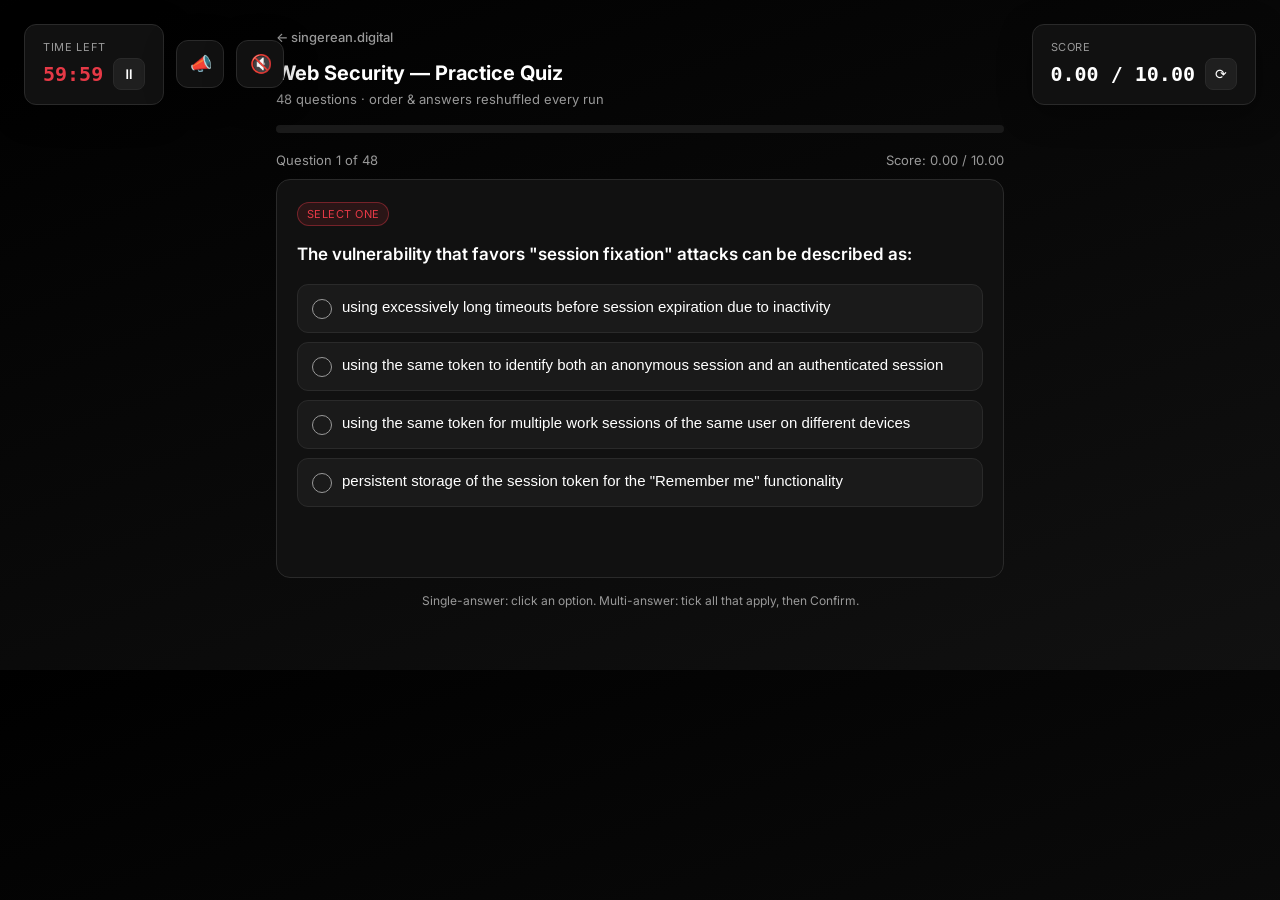
==== commit 31db8045: "Fix quiz Q34: single-answer, only javascript:alert(1); correct - Change multi to false and correct t" ====
--- a/websec/index.html
+++ b/websec/index.html
@@ -359,7 +359,7 @@
   <div class="legend">Single-answer: click an option. Multi-answer: tick all that apply, then Confirm.</div>
 </div>
 
-<script type="application/json" id="quiz-data">[{"id": 1, "question": "How do you define the World Wide Web?", "multi": false, "options": ["a collection of all web applications implemented using HTML, accessible over HTTP through a web browser", "an information system created over the Internet, which allows interconnection and cross-referencing of elements through hyperlinks", "a global network of computers providing communication and information facilities, built by interconnecting local networks via standardized protocols", "a set of communication protocols (e.g. HTTP) and encoding standards (e.g. HTML) that facilitate the implementation of web applications"], "correct": [1], "explanation": "The Web is an information system using hyperlinks over the Internet. Option 2 describes the Internet. The Web encompasses more than just protocols or HTML apps."}, {"id": 2, "question": "Which one of the following correctly defines a Web Application?", "multi": false, "options": ["the applications that can be run only inside a browser and can be accessed only over HTTP protocol", "applications developed using the client-server conceptual architecture, and that communicate using TCP/IP", "any application that downloads components or information from the Web over HTTP, each time it runs", "the applications accessible over HTTP protocol that are also described in HTML language and include active components implemented in JavaScript"], "correct": [2], "explanation": "Web applications follow client-server architecture and communicate over network protocols like TCP/IP, not limited to browser-only or HTTP-only scenarios."}, {"id": 3, "question": "Which ones of the following are specific to Web 2.0, when compared to Web 1.0?", "multi": true, "options": ["stateless - retains no state information", "the content displayed in the browsers is dynamic", "client-side code execution to create dynamic and more responsive User Interfaces", "promotes the concept of Software as a Service (SaaS)", "inclusion of semantic information in the content distributed over internet"], "correct": [1, 2, 3], "explanation": "Web 2.0 features dynamic content, client-side JavaScript for rich UIs, and SaaS models. Statelessness exists in both. Semantic web is Web 3.0 concept."}, {"id": 4, "question": "HyperText Markup Language is:", "multi": true, "options": ["a markup language that defines two main sections: HEAD and BODY, which can be used only once in the same HTML document", "the essential component for all web applications", "a text-based description language that uses tags and attributes", "a hierarchical structure having DOCTYPE as root element"], "correct": [0, 2], "explanation": "HTML is a text-based markup language using tags and attributes to describe document structure. Not all web applications require HTML (e.g., APIs)."}, {"id": 5, "question": "Define the term HEAD in the context of web applications:", "multi": true, "options": ["an HTTP method", "the section at the beginning of a resource that contains information about its type and structure", "a tag in HTML description language", "short name for the header of any HTTP message"], "correct": [0, 1, 2], "explanation": "HEAD is an HTTP method (like GET), an HTML document section (<head>), and colloquially refers to HTTP message headers. All three uses are valid."}, {"id": 6, "question": "The layers of the TCP/IP conceptual model are:", "multi": false, "options": ["application, session, transport, network", "application, transport, connection, network", "application, network, connection, physical layer", "application, transport, internet, network"], "correct": [3], "explanation": "The TCP/IP model consists of 4 layers: Application, Transport, Internet, and Network Access (Network Interface)."}, {"id": 7, "question": "The layers of the ISO-OSI conceptual model are:", "multi": false, "options": ["application, encapsulation, security, transport, network, physical level", "application, presentation, transport, security, network, connection, data link, physical level", "application, presentation, session, transport, network, data link, physical level", "interface, application, session, transport, network, data link, physical level"], "correct": [2], "explanation": "The OSI model has 7 layers: Application, Presentation, Session, Transport, Network, Data Link, and Physical (top to bottom)."}, {"id": 8, "question": "Data encapsulation:", "multi": true, "options": ["prevents \"man in the middle\" attacks", "ensures data integrity and protects it from unauthorized modifications", "ensures the independence of the message's format and content from the transmission medium", "eliminates the need to know the specifics of adjacent layers within the current layer"], "correct": [2, 3], "explanation": "Encapsulation allows each layer to operate independently without needing to understand the implementation details of adjacent layers."}, {"id": 9, "question": "Indicate correct sentences", "multi": true, "options": ["in web applications, the server does not store state information", "all the messages exchanged between client and server during a working session follow the same route", "in web applications, client-server communication is always initiated by the client", "in all web applications, all communication takes place through the container (browser)"], "correct": [0, 2], "explanation": "HTTP is stateless (server doesn't inherently store state) and client-initiated. Messages may take different routes, and not all web apps require browsers."}, {"id": 10, "question": "Indicate correct claims about HTTP:", "multi": true, "options": ["communication is bidirectional and can be initiated either by the server or by the client", "the messages header is mandatory, but the body of the message can be empty", "it is a transactional communication model based on messages", "communication is intermittent and stateless from the server perspective", "messages have a tree-like structure with two main sections: HEAD and BODY"], "correct": [1, 2, 3], "explanation": "HTTP is client-initiated (not bidirectional), has mandatory headers with optional bodies, is transactional and stateless. HEAD/BODY refers to HTML, not HTTP messages."}, {"id": 11, "question": "The first line of an HTTP header for a REQUEST message contains:", "multi": true, "options": ["data compression algorithms (ex. gzip)", "HTTP method used in the request", "accepted data types", "HTTP protocol version", "resource URL"], "correct": [1, 3, 4], "explanation": "HTTP request line contains: Method (GET/POST), URL/path, and HTTP version. Compression and accepted types are in header fields, not the request line."}, {"id": 12, "question": "The first line of an HTTP header for a RESPONSE message contains:", "multi": true, "options": ["HTTP protocol version", "called HTTP method", "textual description of the response code", "URL of accessed resource", "numeric response code"], "correct": [0, 2, 4], "explanation": "HTTP response status line contains: HTTP version, numeric status code, and reason phrase (textual description). Methods and URLs are in requests."}, {"id": 13, "question": "Which of the following elements is NOT part of an HTTP POST request?", "multi": false, "options": ["POST data", "numeric code of HTTP result", "Cookie header", "User-agent header"], "correct": [1], "explanation": "The numeric HTTP result code (status code) is part of the RESPONSE, not the request. Requests contain method, headers, and optional body data."}, {"id": 14, "question": "Please indicate the body of the given HTTP message (HTTP/1.1 200 OK ... headers ... Message-content: <html>...).", "multi": false, "options": ["<html><head><title>Test document</title></head><body>This is the content of the document</body></html>", "Message-content: <html>...</html>", "Cache-Control: no-store... / Pragma: no-cache / Message-content:", "Cache-Control: no-store... / Pragma: no-cache / Message-content: <html>...</html>"], "correct": [0], "explanation": "The HTTP message body is the content after the blank line separating headers from body. In this case, it's the HTML document content."}, {"id": 15, "question": "Which of the following is NOT allowed in an HTTP header?", "multi": true, "options": ["using \n\r in the value of a header", "insert a blank line", "use of character : (two points) in the value of a header", "using characters ?, &, space, /"], "correct": [0, 1], "explanation": "Literal CR/LF characters in header values enable HTTP response splitting and header injection attacks. They must be encoded or rejected."}, {"id": 16, "question": "Which ones of the following sentences are true about DNS?", "multi": true, "options": ["DNS requests are always reaching the root DNS servers", "the result of a DNS query is an IP address", "ROOT servers host information about all the registered domains and subdomains", "DNS servers are using the \"/\" character as subdomain separator"], "correct": [1], "explanation": "DNS queries return IP addresses (among other record types). Requests don't always reach root servers (caching exists). Root servers know TLDs only. DNS uses dots, not slashes."}, {"id": 17, "question": "Which one of the following can be included in a parameterless URL?", "multi": true, "options": ["reference to an element of the document", "access protocol", "domain or IP", "connection port", "user identification information"], "correct": [0, 1, 2, 3, 4], "explanation": "A URL can contain all these components: protocol (http://), domain/IP, port (:80), user info (user@), and fragment (#element). 'Parameterless' means no query string (?)."}, {"id": 18, "question": "Which of the following conditions need to be met for two resources to be considered as having the same origin?", "multi": true, "options": ["the resources can be accessed through the sub-domains of the same domain", "server is identified through the same domain name for both resources", "accessed through the same protocol", "same port is used for communication", "both resources are in the same path on the server(s)"], "correct": [1, 2, 3], "explanation": "Same origin requires matching protocol, domain, and port. Sub-domains and paths do not affect origin determination."}, {"id": 19, "question": "The \"content origin\" concept is used for:", "multi": true, "options": ["limiting the execution rights of active code within the browser, depending on the origin from which it is loaded", "controlling access from active code to user information (cookies, persistent data) and to the DOM", "preventing unauthorized access during data transmission between client and server", "verifying the authenticity of the received information and preventing impersonation attacks"], "correct": [0, 1], "explanation": "Same-origin policy restricts code execution rights and access to sensitive resources (cookies, DOM) based on the origin. It doesn't protect transmission or verify authenticity."}, {"id": 20, "question": "Identity is:", "multi": false, "options": ["SSL certificate issued by recognized authorities in the field", "the expression of the individuality of a certain entity", "all information relating to an identified or identifiable natural person", "all specific elements known/possessed only by the user, including papillary, ocular, dental, or DNA characteristics"], "correct": [1], "explanation": "Identity is the expression of individuality of an entity. Option 3 describes personal data (GDPR). Option 4 describes biometric authentication factors."}, {"id": 21, "question": "What is verified through authentication?", "multi": false, "options": ["what resources are accessible by the user", "what actions can the user take", "who the user is", "if the user already has an active working session"], "correct": [2], "explanation": "Authentication verifies identity (who the user is). Authorization determines what resources/actions are permitted. Session management tracks active sessions."}, {"id": 22, "question": "Authentication is:", "multi": true, "options": ["a process that can be implemented only through SSL certificates", "certification of the authenticity of data received by the client from the server or by the server from the client", "the process of ensuring the integrity of data transmitted between the client and the server", "process of verifying the identity of an entity"], "correct": [3], "explanation": "Authentication verifies identity. Data authenticity/integrity is different (signatures, hashes). SSL certificates are one authentication method, not the only one."}, {"id": 23, "question": "Two factor authentication requires:", "multi": false, "options": ["using two passwords for authentication", "verifying the user's identity through a password and an additional piece of information obtained via an alternative method", "replacing the classic password-based method with sending a code via SMS or generating a code using a physical device", "requesting the password in a subsequent step, only after the username has been entered correctly"], "correct": [1], "explanation": "2FA requires two different factors: something you know (password) plus something you have (device/code) or something you are (biometric). Two passwords is still single-factor."}, {"id": 24, "question": "In a working session authentication is performed:", "multi": false, "options": ["each time the user requests the update of personal / access data", "only once, when the working session starts, usually through username and password or two factor authentication", "on each request made to the server", "when the user tries to change the password"], "correct": [1], "explanation": "Authentication occurs once at session start. Subsequent requests are authorized via session tokens/cookies, not re-authentication."}, {"id": 25, "question": "We can protect a web application from brute force authentication attacks through:", "multi": false, "options": ["limiting the number of login tries", "use of certificates and communication over TLS", "validating correctly the input to prevent XSS attacks", "validating correctly the input against SQL injections"], "correct": [0], "explanation": "Rate limiting (limiting login attempts) directly prevents brute force attacks. TLS protects transmission, not authentication attempts."}, {"id": 26, "question": "Which of the following factors favor brute-force attacks during authentication?", "multi": true, "options": ["omitting the HTTP ONLY specification for cookie handling", "storing passwords in plain text in the database", "unlimited number of login attempts", "vulnerability to reflected XSS attacks", "acceptance of passwords with a low level of complexity"], "correct": [2, 4], "explanation": "Unlimited login attempts allow unrestricted guessing. Low complexity passwords are easier to crack. Plain text storage affects breach impact, not brute force feasibility."}, {"id": 27, "question": "The vulnerability that favors \"session fixation\" attacks can be described as:", "multi": false, "options": ["using excessively long timeouts before session expiration due to inactivity", "using the same token for multiple work sessions of the same user on different devices", "persistent storage of the session token for the \"Remember me\" functionality", "using the same token to identify both an anonymous session and an authenticated session"], "correct": [3], "explanation": "Session fixation exploits applications that don't regenerate session IDs after authentication. An attacker sets a known session ID before the victim logs in."}, {"id": 28, "question": "Which of the following can be used to bypass authentication?", "multi": false, "options": ["0' LIMIT 1 #", "' OR 1=1 LIMIT 1 #", "user' OR id=1", "0 ORDER BY 1 #"], "correct": [1], "explanation": "' OR 1=1 LIMIT 1 # is a classic SQL injection that makes the WHERE clause always true, potentially returning the first user (often admin) and bypassing authentication."}, {"id": 29, "question": "In the following SQL query the 'id' is a value from the user: $sql = \"SELECT * FROM users WHERE id=\" . $_GET['id']; Which one of the following can be used to determine the number of columns in the 'users' table?", "multi": false, "options": ["0 ORDER BY 5", "UNION ALL SELECT NULL,NULL,NULL,NULL,NULL", "0 UNION ALL SELECT table_name FROM information_schema.tables", "0 OR 1=1"], "correct": [0], "explanation": "ORDER BY enumeration tests column counts until an error occurs. UNION requires knowing the exact column count first. OR 1=1 returns all rows without revealing structure."}, {"id": 30, "question": "Second order SQL injection is:", "multi": false, "options": ["successfully formulating and executing a malicious query even after input data validation", "execution of injection when constructing a query using information already stored in the database", "execution of injection based on data transmitted using a cookie", "execution of injection by constructing a query with unvalidated data sent to the server as a result of a successful XSS attack"], "correct": [1], "explanation": "Second-order SQL injection occurs when previously stored (and seemingly safe) data is later used in a query without proper sanitization, triggering the injection."}, {"id": 31, "question": "Which of the following can be achieved through SQL injection?", "multi": true, "options": ["impersonate server certificate", "launch a stored XSS attack", "authorisation bypass", "launch a DOM XSS attack (type 0)"], "correct": [1, 2], "explanation": "SQL injection can bypass authorization and store malicious scripts in the database for stored XSS. It cannot impersonate certificates or cause DOM XSS directly."}, {"id": 32, "question": "SQL injection attacks can be mitigated by:", "multi": true, "options": ["separating SQL queries from data", "proper sanitization of inputs on the client side before sending them to the server", "using parameterized SQL queries and avoiding concatenations", "allowing access to the database only for applications on the same machine"], "correct": [0, 2], "explanation": "Parameterized queries (prepared statements) separate SQL code from data, preventing injection. Client-side sanitization is insufficient as attackers bypass it."}, {"id": 33, "question": "Which of the following objectives can be achieved through XSS attacks?", "multi": true, "options": ["exfiltrate session token", "access an http-only cookie", "bypass authentication", "access the DOM and change how a page is displayed"], "correct": [0, 3], "explanation": "XSS can steal session tokens (non-httpOnly), bypass authentication, and manipulate the DOM. HttpOnly cookies are specifically protected from JavaScript access."}, {"id": 34, "question": "Which of the values for user_parameter allows XSS attack in the following line: <a href=\"user_parameter\">Click me</a>", "multi": true, "options": ["\" javascript:alert(1);", "javascript:alert(1);", "<script>alert(1)<\/script>", "\"><script>alert(1)<\/script><a title=\""], "correct": [1, 3], "explanation": "To inject into an href attribute, you need to close the attribute first with \"> then inject script. Option 3 properly escapes and injects malicious code."}, {"id": 35, "question": "Which of the following statements are correct regarding DOM XSS attacks?", "multi": true, "options": ["can be prevented through proper validation and sanitization of user inputs on the server", "they manifest as a result of malicious JavaScript code being transmitted from the server to the client", "malicious code cannot be detected by the server", "the malicious code is executed by legitimate functions loaded on the client"], "correct": [2, 3], "explanation": "DOM XSS occurs entirely client-side when JavaScript processes untrusted data. The server never sees the malicious payload, and legitimate JS functions execute the attack."}, {"id": 36, "question": "Indicate correct sentences (select one or more):", "multi": true, "options": ["for each external reference in the HTML code a new request is made towards the indicated server", "HTML documents can include the content from images and video files in binary format", "the browser starts the content display only after the JavaScript code in the BODY is executed", "external references from the HEAD section are loaded, processed and executed before the actual display of the content starts"], "correct": [0, 1, 3], "explanation": "HEAD resources block rendering. Each external resource triggers a new HTTP request. Browsers render progressively and embed resources via references, not binary inclusion."}, {"id": 37, "question": "The purpose of CSRF token is:", "multi": true, "options": ["strengthening authentication by using a second identification factor alongside the cookie", "ensuring the integrity of data transmitted through forms", "preventing clickjacking attacks", "preventing automatic requests from being made on behalf of the user through XSS techniques"], "correct": [0], "explanation": "CSRF tokens prevent Cross-Site Request Forgery by ensuring requests originate from legitimate pages, not malicious sites exploiting the user's authenticated session."}, {"id": 38, "question": "It is recommended to generate the CSRF token:", "multi": false, "options": ["each time a new work session is initiated", "with every request sent to the server", "automatically, at certain time intervals", "when user data is updated (username, password)"], "correct": [0], "explanation": "CSRF tokens should be generated per session and remain valid throughout that session. Generating per-request is unnecessary overhead."}, {"id": 39, "question": "Indicate correct affirmations about CSRF:", "multi": true, "options": ["the CSRF token can be exfiltrated by an attacker through HTML or CSS injection", "the CSRF token cannot be efficient if the \"same origin\" policies are not enforced", "it is best practice to have no connection between the CSRF and session tokens", "the CSRF token cannot be exfiltrated through reflected XSS attacks"], "correct": [0, 1], "explanation": "CSRF tokens require same-origin enforcement to work. They should be independent from session tokens. XSS (not HTML/CSS injection) can exfiltrate CSRF tokens."}, {"id": 40, "question": "X-Frame-Options: none is useful for:", "multi": false, "options": ["preventing \"clickjacking\" attacks", "preventing stored XSS attacks", "preventing CSRF attacks", "preventing SQL injection attacks"], "correct": [0], "explanation": "X-Frame-Options controls whether a page can be embedded in iframes, preventing clickjacking attacks where malicious sites overlay invisible iframes."}, {"id": 41, "question": "Encrypting data:", "multi": true, "options": ["ensures data confidentiality", "always certifies the identity of the sender", "ensures data integrity", "prevents man-in-the-middle attacks"], "correct": [0], "explanation": "Encryption primarily ensures confidentiality. It does not guarantee integrity, authentication, or prevent MITM without additional mechanisms like signatures and certificates."}, {"id": 42, "question": "Which one of the following statements are true?", "multi": true, "options": ["the compromise of an encryption algorithm allows the decryption of any message encrypted with it", "the compromise of a sufficient number of encryption keys leads to the compromise of the entire algorithm", "identifying a method to quickly traverse all keys constitutes a complete compromise of the encryption algorithm", "the compromise of some encryption keys facilitates the compromise of other keys if they are used with the same encryption algorithm"], "correct": [0, 2], "explanation": "A complete compromise of an encryption algorithm occurs when a method is found to efficiently traverse or determine all possible keys."}, {"id": 43, "question": "Which ones of the following statements are true?", "multi": true, "options": ["the difficulty of breaking an encryption code is not influenced by how easily the parameters can be predicted", "the difficulty of breaking an encryption code depends on the number of possible values of its parameters", "access to the implementation of an encryption algorithm based on encryption keys leads to its compromise", "an encryption key is a parameter of an encryption algorithm"], "correct": [1, 3], "explanation": "Encryption strength depends on key space size (number of possible values), and the encryption key is indeed a parameter of the algorithm. Predictability DOES affect security."}, {"id": 44, "question": "The purpose of an Initialisation Vector is:", "multi": true, "options": ["to initialize the random number generator to obtain better keys", "to allow the safe reuse of encryption keys in the case of streams", "to ensure the standard length of the data block", "to ensure obtaining a different ciphertext when encrypting the same text with the same key"], "correct": [1, 3], "explanation": "IVs ensure identical plaintext produces different ciphertext (semantic security) and enable safe key reuse in stream/block cipher modes."}, {"id": 45, "question": "Asymmetric keys:", "multi": true, "options": ["in communication between client and server, they are used for the exchange of symmetric keys", "in 1-to-N communication, one private key and N public keys are required", "are used to encrypt all messages transmitted between the client and the server", "solve the problem of transferring symmetric keys at the beginning of encrypted communication"], "correct": [0, 3], "explanation": "Asymmetric cryptography solves key distribution by securely exchanging symmetric keys. Symmetric encryption is then used for bulk data (faster). One key pair serves all recipients."}, {"id": 46, "question": "Digital signature:", "multi": true, "options": ["is encrypted using the public key", "is encrypted using the private key", "certifies the identity of the entity who wrote the message", "ensures data integrity"], "correct": [1, 2, 3], "explanation": "Digital signatures are created by encrypting a hash with the private key. They verify sender identity and ensure data hasn't been modified."}, {"id": 47, "question": "Which of the following elements obtained by an attacker can lead to the compromise of the private key?", "multi": false, "options": ["none of the listed elements", "the source code of the encryption algorithm used by the server", "source data sent by the server, encrypted with the private key", "public key of the server"], "correct": [0], "explanation": "By design, knowing the algorithm, public key, or encrypted data should NOT compromise the private key. This is the foundation of asymmetric cryptography security."}, {"id": 48, "question": "Certificates used in web applications can:", "multi": true, "options": ["protect web applications against clickjacking attacks", "protect web applications against XSS attacks", "authenticate the source of information transmitted", "secure information when it is saved in the database"], "correct": [2], "explanation": "SSL/TLS certificates authenticate the server's identity to clients. They don't prevent XSS, clickjacking, or encrypt data at rest in databases."}]</script>
+<script type="application/json" id="quiz-data">[{"id": 1, "question": "How do you define the World Wide Web?", "multi": false, "options": ["a collection of all web applications implemented using HTML, accessible over HTTP through a web browser", "an information system created over the Internet, which allows interconnection and cross-referencing of elements through hyperlinks", "a global network of computers providing communication and information facilities, built by interconnecting local networks via standardized protocols", "a set of communication protocols (e.g. HTTP) and encoding standards (e.g. HTML) that facilitate the implementation of web applications"], "correct": [1], "explanation": "The Web is an information system using hyperlinks over the Internet. Option 2 describes the Internet. The Web encompasses more than just protocols or HTML apps."}, {"id": 2, "question": "Which one of the following correctly defines a Web Application?", "multi": false, "options": ["the applications that can be run only inside a browser and can be accessed only over HTTP protocol", "applications developed using the client-server conceptual architecture, and that communicate using TCP/IP", "any application that downloads components or information from the Web over HTTP, each time it runs", "the applications accessible over HTTP protocol that are also described in HTML language and include active components implemented in JavaScript"], "correct": [2], "explanation": "Web applications follow client-server architecture and communicate over network protocols like TCP/IP, not limited to browser-only or HTTP-only scenarios."}, {"id": 3, "question": "Which ones of the following are specific to Web 2.0, when compared to Web 1.0?", "multi": true, "options": ["stateless - retains no state information", "the content displayed in the browsers is dynamic", "client-side code execution to create dynamic and more responsive User Interfaces", "promotes the concept of Software as a Service (SaaS)", "inclusion of semantic information in the content distributed over internet"], "correct": [1, 2, 3], "explanation": "Web 2.0 features dynamic content, client-side JavaScript for rich UIs, and SaaS models. Statelessness exists in both. Semantic web is Web 3.0 concept."}, {"id": 4, "question": "HyperText Markup Language is:", "multi": true, "options": ["a markup language that defines two main sections: HEAD and BODY, which can be used only once in the same HTML document", "the essential component for all web applications", "a text-based description language that uses tags and attributes", "a hierarchical structure having DOCTYPE as root element"], "correct": [0, 2], "explanation": "HTML is a text-based markup language using tags and attributes to describe document structure. Not all web applications require HTML (e.g., APIs)."}, {"id": 5, "question": "Define the term HEAD in the context of web applications:", "multi": true, "options": ["an HTTP method", "the section at the beginning of a resource that contains information about its type and structure", "a tag in HTML description language", "short name for the header of any HTTP message"], "correct": [0, 1, 2], "explanation": "HEAD is an HTTP method (like GET), an HTML document section (<head>), and colloquially refers to HTTP message headers. All three uses are valid."}, {"id": 6, "question": "The layers of the TCP/IP conceptual model are:", "multi": false, "options": ["application, session, transport, network", "application, transport, connection, network", "application, network, connection, physical layer", "application, transport, internet, network"], "correct": [3], "explanation": "The TCP/IP model consists of 4 layers: Application, Transport, Internet, and Network Access (Network Interface)."}, {"id": 7, "question": "The layers of the ISO-OSI conceptual model are:", "multi": false, "options": ["application, encapsulation, security, transport, network, physical level", "application, presentation, transport, security, network, connection, data link, physical level", "application, presentation, session, transport, network, data link, physical level", "interface, application, session, transport, network, data link, physical level"], "correct": [2], "explanation": "The OSI model has 7 layers: Application, Presentation, Session, Transport, Network, Data Link, and Physical (top to bottom)."}, {"id": 8, "question": "Data encapsulation:", "multi": true, "options": ["prevents \"man in the middle\" attacks", "ensures data integrity and protects it from unauthorized modifications", "ensures the independence of the message's format and content from the transmission medium", "eliminates the need to know the specifics of adjacent layers within the current layer"], "correct": [2, 3], "explanation": "Encapsulation allows each layer to operate independently without needing to understand the implementation details of adjacent layers."}, {"id": 9, "question": "Indicate correct sentences", "multi": true, "options": ["in web applications, the server does not store state information", "all the messages exchanged between client and server during a working session follow the same route", "in web applications, client-server communication is always initiated by the client", "in all web applications, all communication takes place through the container (browser)"], "correct": [0, 2], "explanation": "HTTP is stateless (server doesn't inherently store state) and client-initiated. Messages may take different routes, and not all web apps require browsers."}, {"id": 10, "question": "Indicate correct claims about HTTP:", "multi": true, "options": ["communication is bidirectional and can be initiated either by the server or by the client", "the messages header is mandatory, but the body of the message can be empty", "it is a transactional communication model based on messages", "communication is intermittent and stateless from the server perspective", "messages have a tree-like structure with two main sections: HEAD and BODY"], "correct": [1, 2, 3], "explanation": "HTTP is client-initiated (not bidirectional), has mandatory headers with optional bodies, is transactional and stateless. HEAD/BODY refers to HTML, not HTTP messages."}, {"id": 11, "question": "The first line of an HTTP header for a REQUEST message contains:", "multi": true, "options": ["data compression algorithms (ex. gzip)", "HTTP method used in the request", "accepted data types", "HTTP protocol version", "resource URL"], "correct": [1, 3, 4], "explanation": "HTTP request line contains: Method (GET/POST), URL/path, and HTTP version. Compression and accepted types are in header fields, not the request line."}, {"id": 12, "question": "The first line of an HTTP header for a RESPONSE message contains:", "multi": true, "options": ["HTTP protocol version", "called HTTP method", "textual description of the response code", "URL of accessed resource", "numeric response code"], "correct": [0, 2, 4], "explanation": "HTTP response status line contains: HTTP version, numeric status code, and reason phrase (textual description). Methods and URLs are in requests."}, {"id": 13, "question": "Which of the following elements is NOT part of an HTTP POST request?", "multi": false, "options": ["POST data", "numeric code of HTTP result", "Cookie header", "User-agent header"], "correct": [1], "explanation": "The numeric HTTP result code (status code) is part of the RESPONSE, not the request. Requests contain method, headers, and optional body data."}, {"id": 14, "question": "Please indicate the body of the given HTTP message (HTTP/1.1 200 OK ... headers ... Message-content: <html>...).", "multi": false, "options": ["<html><head><title>Test document</title></head><body>This is the content of the document</body></html>", "Message-content: <html>...</html>", "Cache-Control: no-store... / Pragma: no-cache / Message-content:", "Cache-Control: no-store... / Pragma: no-cache / Message-content: <html>...</html>"], "correct": [0], "explanation": "The HTTP message body is the content after the blank line separating headers from body. In this case, it's the HTML document content."}, {"id": 15, "question": "Which of the following is NOT allowed in an HTTP header?", "multi": true, "options": ["using \n\r in the value of a header", "insert a blank line", "use of character : (two points) in the value of a header", "using characters ?, &, space, /"], "correct": [0, 1], "explanation": "Literal CR/LF characters in header values enable HTTP response splitting and header injection attacks. They must be encoded or rejected."}, {"id": 16, "question": "Which ones of the following sentences are true about DNS?", "multi": true, "options": ["DNS requests are always reaching the root DNS servers", "the result of a DNS query is an IP address", "ROOT servers host information about all the registered domains and subdomains", "DNS servers are using the \"/\" character as subdomain separator"], "correct": [1], "explanation": "DNS queries return IP addresses (among other record types). Requests don't always reach root servers (caching exists). Root servers know TLDs only. DNS uses dots, not slashes."}, {"id": 17, "question": "Which one of the following can be included in a parameterless URL?", "multi": true, "options": ["reference to an element of the document", "access protocol", "domain or IP", "connection port", "user identification information"], "correct": [0, 1, 2, 3, 4], "explanation": "A URL can contain all these components: protocol (http://), domain/IP, port (:80), user info (user@), and fragment (#element). 'Parameterless' means no query string (?)."}, {"id": 18, "question": "Which of the following conditions need to be met for two resources to be considered as having the same origin?", "multi": true, "options": ["the resources can be accessed through the sub-domains of the same domain", "server is identified through the same domain name for both resources", "accessed through the same protocol", "same port is used for communication", "both resources are in the same path on the server(s)"], "correct": [1, 2, 3], "explanation": "Same origin requires matching protocol, domain, and port. Sub-domains and paths do not affect origin determination."}, {"id": 19, "question": "The \"content origin\" concept is used for:", "multi": true, "options": ["limiting the execution rights of active code within the browser, depending on the origin from which it is loaded", "controlling access from active code to user information (cookies, persistent data) and to the DOM", "preventing unauthorized access during data transmission between client and server", "verifying the authenticity of the received information and preventing impersonation attacks"], "correct": [0, 1], "explanation": "Same-origin policy restricts code execution rights and access to sensitive resources (cookies, DOM) based on the origin. It doesn't protect transmission or verify authenticity."}, {"id": 20, "question": "Identity is:", "multi": false, "options": ["SSL certificate issued by recognized authorities in the field", "the expression of the individuality of a certain entity", "all information relating to an identified or identifiable natural person", "all specific elements known/possessed only by the user, including papillary, ocular, dental, or DNA characteristics"], "correct": [1], "explanation": "Identity is the expression of individuality of an entity. Option 3 describes personal data (GDPR). Option 4 describes biometric authentication factors."}, {"id": 21, "question": "What is verified through authentication?", "multi": false, "options": ["what resources are accessible by the user", "what actions can the user take", "who the user is", "if the user already has an active working session"], "correct": [2], "explanation": "Authentication verifies identity (who the user is). Authorization determines what resources/actions are permitted. Session management tracks active sessions."}, {"id": 22, "question": "Authentication is:", "multi": true, "options": ["a process that can be implemented only through SSL certificates", "certification of the authenticity of data received by the client from the server or by the server from the client", "the process of ensuring the integrity of data transmitted between the client and the server", "process of verifying the identity of an entity"], "correct": [3], "explanation": "Authentication verifies identity. Data authenticity/integrity is different (signatures, hashes). SSL certificates are one authentication method, not the only one."}, {"id": 23, "question": "Two factor authentication requires:", "multi": false, "options": ["using two passwords for authentication", "verifying the user's identity through a password and an additional piece of information obtained via an alternative method", "replacing the classic password-based method with sending a code via SMS or generating a code using a physical device", "requesting the password in a subsequent step, only after the username has been entered correctly"], "correct": [1], "explanation": "2FA requires two different factors: something you know (password) plus something you have (device/code) or something you are (biometric). Two passwords is still single-factor."}, {"id": 24, "question": "In a working session authentication is performed:", "multi": false, "options": ["each time the user requests the update of personal / access data", "only once, when the working session starts, usually through username and password or two factor authentication", "on each request made to the server", "when the user tries to change the password"], "correct": [1], "explanation": "Authentication occurs once at session start. Subsequent requests are authorized via session tokens/cookies, not re-authentication."}, {"id": 25, "question": "We can protect a web application from brute force authentication attacks through:", "multi": false, "options": ["limiting the number of login tries", "use of certificates and communication over TLS", "validating correctly the input to prevent XSS attacks", "validating correctly the input against SQL injections"], "correct": [0], "explanation": "Rate limiting (limiting login attempts) directly prevents brute force attacks. TLS protects transmission, not authentication attempts."}, {"id": 26, "question": "Which of the following factors favor brute-force attacks during authentication?", "multi": true, "options": ["omitting the HTTP ONLY specification for cookie handling", "storing passwords in plain text in the database", "unlimited number of login attempts", "vulnerability to reflected XSS attacks", "acceptance of passwords with a low level of complexity"], "correct": [2, 4], "explanation": "Unlimited login attempts allow unrestricted guessing. Low complexity passwords are easier to crack. Plain text storage affects breach impact, not brute force feasibility."}, {"id": 27, "question": "The vulnerability that favors \"session fixation\" attacks can be described as:", "multi": false, "options": ["using excessively long timeouts before session expiration due to inactivity", "using the same token for multiple work sessions of the same user on different devices", "persistent storage of the session token for the \"Remember me\" functionality", "using the same token to identify both an anonymous session and an authenticated session"], "correct": [3], "explanation": "Session fixation exploits applications that don't regenerate session IDs after authentication. An attacker sets a known session ID before the victim logs in."}, {"id": 28, "question": "Which of the following can be used to bypass authentication?", "multi": false, "options": ["0' LIMIT 1 #", "' OR 1=1 LIMIT 1 #", "user' OR id=1", "0 ORDER BY 1 #"], "correct": [1], "explanation": "' OR 1=1 LIMIT 1 # is a classic SQL injection that makes the WHERE clause always true, potentially returning the first user (often admin) and bypassing authentication."}, {"id": 29, "question": "In the following SQL query the 'id' is a value from the user: $sql = \"SELECT * FROM users WHERE id=\" . $_GET['id']; Which one of the following can be used to determine the number of columns in the 'users' table?", "multi": false, "options": ["0 ORDER BY 5", "UNION ALL SELECT NULL,NULL,NULL,NULL,NULL", "0 UNION ALL SELECT table_name FROM information_schema.tables", "0 OR 1=1"], "correct": [0], "explanation": "ORDER BY enumeration tests column counts until an error occurs. UNION requires knowing the exact column count first. OR 1=1 returns all rows without revealing structure."}, {"id": 30, "question": "Second order SQL injection is:", "multi": false, "options": ["successfully formulating and executing a malicious query even after input data validation", "execution of injection when constructing a query using information already stored in the database", "execution of injection based on data transmitted using a cookie", "execution of injection by constructing a query with unvalidated data sent to the server as a result of a successful XSS attack"], "correct": [1], "explanation": "Second-order SQL injection occurs when previously stored (and seemingly safe) data is later used in a query without proper sanitization, triggering the injection."}, {"id": 31, "question": "Which of the following can be achieved through SQL injection?", "multi": true, "options": ["impersonate server certificate", "launch a stored XSS attack", "authorisation bypass", "launch a DOM XSS attack (type 0)"], "correct": [1, 2], "explanation": "SQL injection can bypass authorization and store malicious scripts in the database for stored XSS. It cannot impersonate certificates or cause DOM XSS directly."}, {"id": 32, "question": "SQL injection attacks can be mitigated by:", "multi": true, "options": ["separating SQL queries from data", "proper sanitization of inputs on the client side before sending them to the server", "using parameterized SQL queries and avoiding concatenations", "allowing access to the database only for applications on the same machine"], "correct": [0, 2], "explanation": "Parameterized queries (prepared statements) separate SQL code from data, preventing injection. Client-side sanitization is insufficient as attackers bypass it."}, {"id": 33, "question": "Which of the following objectives can be achieved through XSS attacks?", "multi": true, "options": ["exfiltrate session token", "access an http-only cookie", "bypass authentication", "access the DOM and change how a page is displayed"], "correct": [0, 3], "explanation": "XSS can steal session tokens (non-httpOnly), bypass authentication, and manipulate the DOM. HttpOnly cookies are specifically protected from JavaScript access."}, {"id": 34, "question": "Which of the values for user_parameter allows XSS attack in the following line: <a href=\"user_parameter\">Click me</a>", "multi": false, "options": ["\" javascript:alert(1);", "javascript:alert(1);", "<script>alert(1)<\/script>", "\"><script>alert(1)<\/script><a title=\""], "correct": [1], "explanation": "The javascript: URI scheme placed directly in an href executes the script when the link is clicked — no attribute breakout is needed because the value itself is treated as a navigable URL."}, {"id": 35, "question": "Which of the following statements are correct regarding DOM XSS attacks?", "multi": true, "options": ["can be prevented through proper validation and sanitization of user inputs on the server", "they manifest as a result of malicious JavaScript code being transmitted from the server to the client", "malicious code cannot be detected by the server", "the malicious code is executed by legitimate functions loaded on the client"], "correct": [2, 3], "explanation": "DOM XSS occurs entirely client-side when JavaScript processes untrusted data. The server never sees the malicious payload, and legitimate JS functions execute the attack."}, {"id": 36, "question": "Indicate correct sentences (select one or more):", "multi": true, "options": ["for each external reference in the HTML code a new request is made towards the indicated server", "HTML documents can include the content from images and video files in binary format", "the browser starts the content display only after the JavaScript code in the BODY is executed", "external references from the HEAD section are loaded, processed and executed before the actual display of the content starts"], "correct": [0, 1, 3], "explanation": "HEAD resources block rendering. Each external resource triggers a new HTTP request. Browsers render progressively and embed resources via references, not binary inclusion."}, {"id": 37, "question": "The purpose of CSRF token is:", "multi": true, "options": ["strengthening authentication by using a second identification factor alongside the cookie", "ensuring the integrity of data transmitted through forms", "preventing clickjacking attacks", "preventing automatic requests from being made on behalf of the user through XSS techniques"], "correct": [0], "explanation": "CSRF tokens prevent Cross-Site Request Forgery by ensuring requests originate from legitimate pages, not malicious sites exploiting the user's authenticated session."}, {"id": 38, "question": "It is recommended to generate the CSRF token:", "multi": false, "options": ["each time a new work session is initiated", "with every request sent to the server", "automatically, at certain time intervals", "when user data is updated (username, password)"], "correct": [0], "explanation": "CSRF tokens should be generated per session and remain valid throughout that session. Generating per-request is unnecessary overhead."}, {"id": 39, "question": "Indicate correct affirmations about CSRF:", "multi": true, "options": ["the CSRF token can be exfiltrated by an attacker through HTML or CSS injection", "the CSRF token cannot be efficient if the \"same origin\" policies are not enforced", "it is best practice to have no connection between the CSRF and session tokens", "the CSRF token cannot be exfiltrated through reflected XSS attacks"], "correct": [0, 1], "explanation": "CSRF tokens require same-origin enforcement to work. They should be independent from session tokens. XSS (not HTML/CSS injection) can exfiltrate CSRF tokens."}, {"id": 40, "question": "X-Frame-Options: none is useful for:", "multi": false, "options": ["preventing \"clickjacking\" attacks", "preventing stored XSS attacks", "preventing CSRF attacks", "preventing SQL injection attacks"], "correct": [0], "explanation": "X-Frame-Options controls whether a page can be embedded in iframes, preventing clickjacking attacks where malicious sites overlay invisible iframes."}, {"id": 41, "question": "Encrypting data:", "multi": true, "options": ["ensures data confidentiality", "always certifies the identity of the sender", "ensures data integrity", "prevents man-in-the-middle attacks"], "correct": [0], "explanation": "Encryption primarily ensures confidentiality. It does not guarantee integrity, authentication, or prevent MITM without additional mechanisms like signatures and certificates."}, {"id": 42, "question": "Which one of the following statements are true?", "multi": true, "options": ["the compromise of an encryption algorithm allows the decryption of any message encrypted with it", "the compromise of a sufficient number of encryption keys leads to the compromise of the entire algorithm", "identifying a method to quickly traverse all keys constitutes a complete compromise of the encryption algorithm", "the compromise of some encryption keys facilitates the compromise of other keys if they are used with the same encryption algorithm"], "correct": [0, 2], "explanation": "A complete compromise of an encryption algorithm occurs when a method is found to efficiently traverse or determine all possible keys."}, {"id": 43, "question": "Which ones of the following statements are true?", "multi": true, "options": ["the difficulty of breaking an encryption code is not influenced by how easily the parameters can be predicted", "the difficulty of breaking an encryption code depends on the number of possible values of its parameters", "access to the implementation of an encryption algorithm based on encryption keys leads to its compromise", "an encryption key is a parameter of an encryption algorithm"], "correct": [1, 3], "explanation": "Encryption strength depends on key space size (number of possible values), and the encryption key is indeed a parameter of the algorithm. Predictability DOES affect security."}, {"id": 44, "question": "The purpose of an Initialisation Vector is:", "multi": true, "options": ["to initialize the random number generator to obtain better keys", "to allow the safe reuse of encryption keys in the case of streams", "to ensure the standard length of the data block", "to ensure obtaining a different ciphertext when encrypting the same text with the same key"], "correct": [1, 3], "explanation": "IVs ensure identical plaintext produces different ciphertext (semantic security) and enable safe key reuse in stream/block cipher modes."}, {"id": 45, "question": "Asymmetric keys:", "multi": true, "options": ["in communication between client and server, they are used for the exchange of symmetric keys", "in 1-to-N communication, one private key and N public keys are required", "are used to encrypt all messages transmitted between the client and the server", "solve the problem of transferring symmetric keys at the beginning of encrypted communication"], "correct": [0, 3], "explanation": "Asymmetric cryptography solves key distribution by securely exchanging symmetric keys. Symmetric encryption is then used for bulk data (faster). One key pair serves all recipients."}, {"id": 46, "question": "Digital signature:", "multi": true, "options": ["is encrypted using the public key", "is encrypted using the private key", "certifies the identity of the entity who wrote the message", "ensures data integrity"], "correct": [1, 2, 3], "explanation": "Digital signatures are created by encrypting a hash with the private key. They verify sender identity and ensure data hasn't been modified."}, {"id": 47, "question": "Which of the following elements obtained by an attacker can lead to the compromise of the private key?", "multi": false, "options": ["none of the listed elements", "the source code of the encryption algorithm used by the server", "source data sent by the server, encrypted with the private key", "public key of the server"], "correct": [0], "explanation": "By design, knowing the algorithm, public key, or encrypted data should NOT compromise the private key. This is the foundation of asymmetric cryptography security."}, {"id": 48, "question": "Certificates used in web applications can:", "multi": true, "options": ["protect web applications against clickjacking attacks", "protect web applications against XSS attacks", "authenticate the source of information transmitted", "secure information when it is saved in the database"], "correct": [2], "explanation": "SSL/TLS certificates authenticate the server's identity to clients. They don't prevent XSS, clickjacking, or encrypt data at rest in databases."}]</script>
 <script>
 const RAW = JSON.parse(document.getElementById('quiz-data').textContent);
 const app = document.getElementById('app');
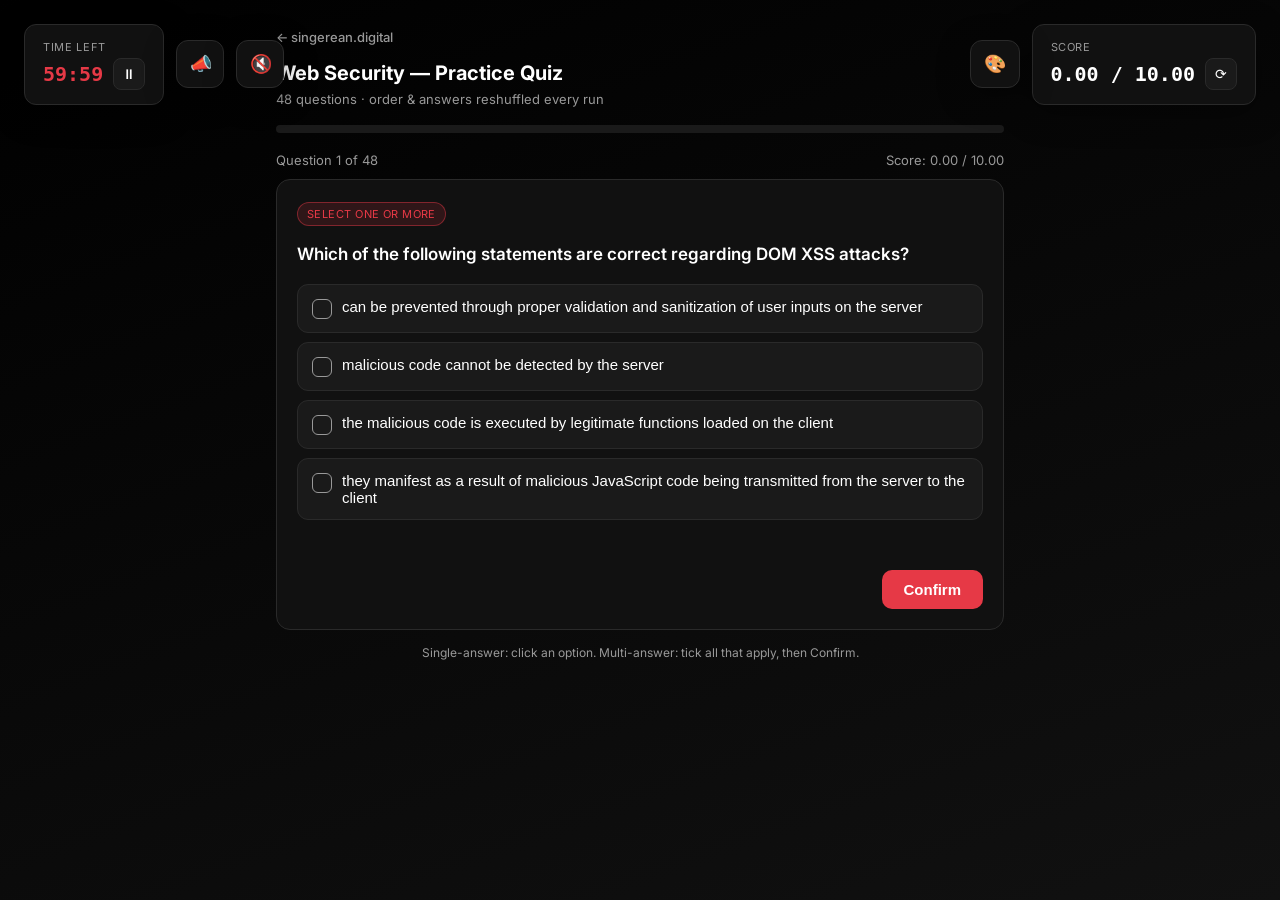
==== commit c19dd074: "Add theme switcher to quiz (28 editor themes + Default) - 🎨 button styled like the music/SFX widgets" ====
--- a/websec/index.html
+++ b/websec/index.html
@@ -11,10 +11,12 @@
 <style>
   :root{--bg:#000000;--card:#111111;--card2:#1a1a1a;--txt:#ffffff;--muted:#999999;
         --green:#2ecc71;--greenbg:#0e2e1a;--red:#D90429;--redbg:#2e0a0e;--accent:#E63946;--line:#2a2a2a;
-        --yellow:#f5b041;--yellowbg:#332811;}
+        --yellow:#f5b041;--yellowbg:#332811;
+        --page-bg:linear-gradient(160deg,#000000,#111111);}
   *{box-sizing:border-box}
-  body{margin:0;background:linear-gradient(160deg,#000000,#111111);color:var(--txt);
-       font-family:'Inter',system-ui,Segoe UI,Roboto,Arial,sans-serif;line-height:1.5;}
+  body{margin:0;min-height:100vh;background:var(--page-bg);color:var(--txt);
+       font-family:'Inter',system-ui,Segoe UI,Roboto,Arial,sans-serif;line-height:1.5;
+       transition:background .35s ease,color .35s ease;}
   .wrap{max-width:760px;margin:0 auto;padding:24px 16px 60px;}
   h1{font-size:20px;margin:4px 0 2px;}
   .sub{color:var(--muted);font-size:13px;margin-bottom:16px;}
@@ -26,7 +28,7 @@
   .meta{display:flex;justify-content:space-between;font-size:13px;color:var(--muted);margin-bottom:8px;}
   .card{background:var(--card);border:1px solid var(--line);border-radius:14px;padding:20px;}
   .qtype{display:inline-block;font-size:11px;letter-spacing:.04em;text-transform:uppercase;
-         color:var(--accent);background:rgba(230,57,70,0.12);border:1px solid rgba(230,57,70,0.4);padding:3px 9px;border-radius:20px;margin-bottom:10px;}
+         color:var(--accent);background:color-mix(in srgb,var(--accent) 14%,transparent);border:1px solid color-mix(in srgb,var(--accent) 45%,transparent);padding:3px 9px;border-radius:20px;margin-bottom:10px;}
   .qtext{font-size:17px;font-weight:600;margin:6px 0 16px;}
   .opt{display:flex;align-items:flex-start;gap:10px;width:100%;text-align:left;cursor:pointer;
        background:var(--card2);border:1.5px solid var(--line);color:var(--txt);
@@ -35,13 +37,13 @@
   .opt .mark{flex:0 0 20px;height:20px;border-radius:6px;border:1.5px solid var(--muted);
              display:flex;align-items:center;justify-content:center;font-size:13px;margin-top:1px;}
   .opt.single .mark{border-radius:50%;}
-  .opt.selected{border-color:var(--accent);background:rgba(230,57,70,0.15);}
+  .opt.selected{border-color:var(--accent);background:color-mix(in srgb,var(--accent) 16%,transparent);}
   .opt.selected .mark{background:var(--accent);border-color:var(--accent);}
-  .opt.correct{background:var(--greenbg);border-color:var(--green);}
+  .opt.correct{background:color-mix(in srgb,var(--green) 18%,var(--card));border-color:var(--green);}
   .opt.correct .mark{background:var(--green);border-color:var(--green);}
-  .opt.missed{background:var(--yellowbg);border-color:var(--yellow);}
+  .opt.missed{background:color-mix(in srgb,var(--yellow) 18%,var(--card));border-color:var(--yellow);}
   .opt.missed .mark{background:var(--yellow);border-color:var(--yellow);color:#111111;}
-  .opt.wrong{background:var(--redbg);border-color:var(--red);}
+  .opt.wrong{background:color-mix(in srgb,var(--red) 18%,var(--card));border-color:var(--red);}
   .opt.wrong .mark{background:var(--red);border-color:var(--red);}
   .opt.locked{cursor:default;}
   .feedback{min-height:22px;margin:14px 2px 4px;font-weight:600;font-size:14px;}
@@ -50,7 +52,7 @@
   button.btn{background:var(--accent);color:#fff;border:0;padding:11px 22px;border-radius:10px;
              font-size:15px;font-weight:600;cursor:pointer;}
   button.btn:hover{filter:brightness(1.08);}
-  button.btn.ghost{background:#1f1f1f;}
+  button.btn.ghost{background:var(--card2);}
   button.btn[disabled]{opacity:.45;cursor:not-allowed;}
   .hint{color:var(--muted);font-size:13px;margin:-2px 2px 4px;}
   .result{text-align:center;padding:30px 10px;}
@@ -79,11 +81,17 @@
     flex-direction: column;
     min-width: 140px;
   }
-  .hud.right {
+  .hud-group-right {
     position: fixed;
     top: 24px;
     right: 24px;
+    display: flex;
+    align-items: center;
+    gap: 12px;
     z-index: 999;
+  }
+  .hud.right {
+    position: static;
   }
   .hud-title {
     font-size: 11px;
@@ -190,6 +198,93 @@
     transform: scale(1.2);
   }
 
+  /* Theme Switcher Widget */
+  .theme-widget {
+    display: flex;
+    align-items: center;
+    background: var(--card);
+    border: 1px solid var(--line);
+    border-radius: 12px;
+    padding: 8px;
+    height: 48px;
+    box-shadow: 0 8px 32px rgba(0, 0, 0, 0.4);
+    position: relative;
+    z-index: 999;
+  }
+  .theme-btn {
+    background: transparent;
+    border: none;
+    color: var(--txt);
+    font-size: 18px;
+    width: 32px;
+    height: 32px;
+    display: flex;
+    align-items: center;
+    justify-content: center;
+    cursor: pointer;
+    border-radius: 8px;
+    transition: background 0.2s, transform 0.1s;
+    flex-shrink: 0;
+  }
+  .theme-btn:hover { background: var(--card2); }
+  .theme-btn:active { transform: scale(0.95); }
+  .theme-menu {
+    position: absolute;
+    top: calc(100% + 10px);
+    right: 0;
+    width: 232px;
+    max-height: 62vh;
+    overflow-y: auto;
+    background: var(--card);
+    border: 1px solid var(--line);
+    border-radius: 12px;
+    box-shadow: 0 14px 44px rgba(0, 0, 0, 0.55);
+    padding: 6px;
+    z-index: 1001;
+    display: none;
+    animation: themeMenuIn 0.18s ease-out;
+  }
+  .theme-menu.open { display: block; }
+  @keyframes themeMenuIn {
+    from { opacity: 0; transform: translateY(-6px); }
+    to { opacity: 1; transform: translateY(0); }
+  }
+  .theme-menu::-webkit-scrollbar { width: 8px; }
+  .theme-menu::-webkit-scrollbar-thumb { background: var(--card2); border-radius: 8px; }
+  .theme-group-label {
+    font-size: 10px;
+    text-transform: uppercase;
+    letter-spacing: 0.07em;
+    color: var(--muted);
+    padding: 9px 10px 3px;
+    font-weight: 600;
+  }
+  .theme-opt {
+    display: flex;
+    align-items: center;
+    gap: 10px;
+    padding: 8px 10px;
+    border-radius: 8px;
+    cursor: pointer;
+    font-size: 13px;
+    color: var(--txt);
+    transition: background 0.12s;
+  }
+  .theme-opt:hover { background: var(--card2); }
+  .theme-opt.active { background: color-mix(in srgb, var(--accent) 20%, transparent); }
+  .theme-opt.active .theme-name::after { content: ' ✓'; color: var(--accent); font-weight: 700; }
+  .theme-name { flex: 1; }
+  .theme-swatch {
+    display: flex;
+    width: 34px;
+    height: 18px;
+    border-radius: 5px;
+    overflow: hidden;
+    flex: 0 0 auto;
+    border: 1px solid rgba(128, 128, 128, 0.35);
+  }
+  .theme-swatch i { flex: 1; height: 100%; display: block; }
+
   @media (max-width: 1100px) {
     .hud-container {
       display: flex;
@@ -202,7 +297,8 @@
       margin-bottom: 16px;
       width: 100%;
     }
-    .hud-group-left {
+    .hud-group-left,
+    .hud-group-right {
       position: static;
       display: flex;
       align-items: center;
@@ -227,7 +323,7 @@
     .hud-title {
       margin-bottom: 0;
     }
-    .music-widget, .sfx-widget {
+    .music-widget, .sfx-widget, .theme-widget {
       box-shadow: none;
       background: transparent;
       border: none;
@@ -244,7 +340,7 @@
     gap: 10px;
   }
   .hud-btn {
-    background: #1f1f1f;
+    background: var(--card2);
     border: 1px solid var(--line);
     color: var(--txt);
     border-radius: 8px;
@@ -269,7 +365,7 @@
     display: none;
     position: fixed;
     top: 0; left: 0; right: 0; bottom: 0;
-    background: rgba(0, 0, 0, 0.7);
+    background: color-mix(in srgb, var(--bg) 72%, transparent);
     backdrop-filter: blur(12px);
     -webkit-backdrop-filter: blur(12px);
     z-index: 998;
@@ -338,11 +434,18 @@
     </div>
   </div>
   
-  <div class="hud right" id="hud-right">
-    <div class="hud-title">Score</div>
-    <div class="hud-row">
-      <div class="hud-value" id="hud-score">0.00 / 10.00</div>
-      <button class="hud-btn" id="btn-reset" onclick="resetQuiz()" title="Reset Quiz">⟳</button>
+  <div class="hud-group-right">
+    <div class="theme-widget" id="theme-widget">
+      <button class="theme-btn" id="btn-theme" onclick="toggleThemeMenu(event)" title="Change Theme">🎨</button>
+      <div class="theme-menu" id="theme-menu"></div>
+    </div>
+
+    <div class="hud right" id="hud-right">
+      <div class="hud-title">Score</div>
+      <div class="hud-row">
+        <div class="hud-value" id="hud-score">0.00 / 10.00</div>
+        <button class="hud-btn" id="btn-reset" onclick="resetQuiz()" title="Reset Quiz">⟳</button>
+      </div>
     </div>
   </div>
 </div>
@@ -1116,6 +1219,118 @@
   app.appendChild(card);
 }
 
+/* ===== Theme Switcher ===== */
+const THEMES = {
+  'default':             {bg:'#000000',card:'#111111',card2:'#1a1a1a',txt:'#ffffff',muted:'#999999',accent:'#E63946',line:'#2a2a2a',green:'#2ecc71',red:'#D90429',yellow:'#f5b041'},
+  'catppuccin-mocha':    {bg:'#1e1e2e',card:'#181825',card2:'#313244',txt:'#cdd6f4',muted:'#a6adc8',accent:'#cba6f7',line:'#313244',green:'#a6e3a1',red:'#f38ba8',yellow:'#f9e2af'},
+  'catppuccin-macchiato':{bg:'#24273a',card:'#1e2030',card2:'#363a4f',txt:'#cad3f5',muted:'#a5adcb',accent:'#c6a0f6',line:'#363a4f',green:'#a6da95',red:'#ed8796',yellow:'#eed49f'},
+  'catppuccin-frappe':   {bg:'#303446',card:'#292c3c',card2:'#414559',txt:'#c6d0f5',muted:'#a5adce',accent:'#ca9ee6',line:'#414559',green:'#a6d189',red:'#e78284',yellow:'#e5c890'},
+  'catppuccin-latte':    {bg:'#eff1f5',card:'#e6e9ef',card2:'#ccd0da',txt:'#4c4f69',muted:'#6c6f85',accent:'#8839ef',line:'#bcc0cc',green:'#40a02b',red:'#d20f39',yellow:'#df8e1d'},
+  'rose-pine':           {bg:'#191724',card:'#1f1d2e',card2:'#26233a',txt:'#e0def4',muted:'#908caa',accent:'#c4a7e7',line:'#26233a',green:'#9ccfd8',red:'#eb6f92',yellow:'#f6c177'},
+  'rose-pine-moon':      {bg:'#232136',card:'#2a273f',card2:'#393552',txt:'#e0def4',muted:'#908caa',accent:'#c4a7e7',line:'#393552',green:'#9ccfd8',red:'#eb6f92',yellow:'#f6c177'},
+  'rose-pine-dawn':      {bg:'#faf4ed',card:'#fffaf3',card2:'#f2e9e1',txt:'#575279',muted:'#797593',accent:'#907aa9',line:'#dfdad9',green:'#56949f',red:'#b4637a',yellow:'#ea9d34'},
+  'tokyo-storm':         {bg:'#24283b',card:'#1f2335',card2:'#292e42',txt:'#c0caf5',muted:'#565f89',accent:'#7aa2f7',line:'#292e42',green:'#9ece6a',red:'#f7768e',yellow:'#e0af68'},
+  'tokyo-night':         {bg:'#1a1b26',card:'#16161e',card2:'#24283b',txt:'#c0caf5',muted:'#565f89',accent:'#7aa2f7',line:'#292e42',green:'#9ece6a',red:'#f7768e',yellow:'#e0af68'},
+  'tokyo-day':           {bg:'#e1e2e7',card:'#d5d6db',card2:'#c4c8da',txt:'#3760bf',muted:'#6172b0',accent:'#2e7de9',line:'#c4c8da',green:'#587539',red:'#f52a65',yellow:'#8c6c3e'},
+  'dracula':             {bg:'#282a36',card:'#21222c',card2:'#44475a',txt:'#f8f8f2',muted:'#6272a4',accent:'#bd93f9',line:'#44475a',green:'#50fa7b',red:'#ff5555',yellow:'#f1fa8c'},
+  'everforest':          {bg:'#2d353b',card:'#232a2e',card2:'#343f44',txt:'#d3c6aa',muted:'#859289',accent:'#7fbbb3',line:'#343f44',green:'#a7c080',red:'#e67e80',yellow:'#dbbc7f'},
+  'nord':                {bg:'#2e3440',card:'#292e38',card2:'#3b4252',txt:'#eceff4',muted:'#9aa3b5',accent:'#88c0d0',line:'#3b4252',green:'#a3be8c',red:'#bf616a',yellow:'#ebcb8b'},
+  'gruvbox-dark':        {bg:'#282828',card:'#1d2021',card2:'#3c3836',txt:'#ebdbb2',muted:'#928374',accent:'#fe8019',line:'#3c3836',green:'#b8bb26',red:'#fb4934',yellow:'#fabd2f'},
+  'gruvbox-light':       {bg:'#fbf1c7',card:'#f9f5d7',card2:'#ebdbb2',txt:'#3c3836',muted:'#7c6f64',accent:'#af3a03',line:'#d5c4a1',green:'#79740e',red:'#9d0006',yellow:'#b57614'},
+  'solarized-dark':      {bg:'#002b36',card:'#073642',card2:'#0a4856',txt:'#93a1a1',muted:'#657b83',accent:'#268bd2',line:'#0a4856',green:'#859900',red:'#dc322f',yellow:'#b58900'},
+  'solarized-light':     {bg:'#fdf6e3',card:'#eee8d5',card2:'#ddd6c1',txt:'#586e75',muted:'#657b83',accent:'#268bd2',line:'#ddd6c1',green:'#859900',red:'#dc322f',yellow:'#b58900'},
+  'one-dark':            {bg:'#282c34',card:'#21252b',card2:'#2c313a',txt:'#abb2bf',muted:'#5c6370',accent:'#61afef',line:'#3b4048',green:'#98c379',red:'#e06c75',yellow:'#e5c07b'},
+  'ayu-mirage':          {bg:'#1f2430',card:'#191e2a',card2:'#232834',txt:'#cccac2',muted:'#707a8c',accent:'#73d0ff',line:'#2a3140',green:'#87d96c',red:'#f28779',yellow:'#ffd173'},
+  'ayu-dark':            {bg:'#0d1017',card:'#0b0e14',card2:'#131721',txt:'#bfbdb6',muted:'#565b66',accent:'#59c2ff',line:'#1c2230',green:'#aad94c',red:'#f07178',yellow:'#e6b450'},
+  'ayu-light':           {bg:'#fcfcfc',card:'#f3f4f5',card2:'#e7e8e9',txt:'#5c6166',muted:'#8a9199',accent:'#399ee6',line:'#e0e2e4',green:'#86b300',red:'#e65050',yellow:'#f2ae49'},
+  'monokai-pro':         {bg:'#2d2a2e',card:'#221f22',card2:'#403e41',txt:'#fcfcfa',muted:'#939293',accent:'#ab9df2',line:'#403e41',green:'#a9dc76',red:'#ff6188',yellow:'#ffd866'},
+  'monokai-classic':     {bg:'#272822',card:'#1e1f1c',card2:'#3e3d32',txt:'#f8f8f2',muted:'#75715e',accent:'#ae81ff',line:'#3e3d32',green:'#a6e22e',red:'#f92672',yellow:'#e6db74'},
+  'night-owl':           {bg:'#011627',card:'#010f1c',card2:'#0e293f',txt:'#d6deeb',muted:'#637777',accent:'#82aaff',line:'#0e293f',green:'#22da6e',red:'#ef5350',yellow:'#ffeb95'},
+  'synthwave':           {bg:'#262335',card:'#241b2f',card2:'#34294f',txt:'#f8f8f2',muted:'#848bbd',accent:'#ff7edb',line:'#34294f',green:'#72f1b8',red:'#fe4450',yellow:'#fede5d'},
+  'cobalt2':             {bg:'#193549',card:'#15232d',card2:'#1f4662',txt:'#ffffff',muted:'#8aa6bd',accent:'#ffc600',line:'#1f4662',green:'#3ad900',red:'#ff628c',yellow:'#ff9d00'},
+  'shades-of-purple':    {bg:'#2d2b55',card:'#1e1e3f',card2:'#4c3f8a',txt:'#ffffff',muted:'#a599e9',accent:'#fad000',line:'#4c3f8a',green:'#3ad900',red:'#ff628c',yellow:'#ffae57'}
+};
+
+const THEME_GROUPS = [
+  {label:'',            items:[['default','Default']]},
+  {label:'Catppuccin',  items:[['catppuccin-mocha','Mocha'],['catppuccin-macchiato','Macchiato'],['catppuccin-frappe','Frappé'],['catppuccin-latte','Latte']]},
+  {label:'Rosé Pine',   items:[['rose-pine','Main'],['rose-pine-moon','Moon'],['rose-pine-dawn','Dawn']]},
+  {label:'Tokyo Night', items:[['tokyo-storm','Storm'],['tokyo-night','Night'],['tokyo-day','Day']]},
+  {label:'Dracula',     items:[['dracula','Dracula']]},
+  {label:'Everforest',  items:[['everforest','Everforest']]},
+  {label:'Nord',        items:[['nord','Nord']]},
+  {label:'Gruvbox',     items:[['gruvbox-dark','Dark'],['gruvbox-light','Light']]},
+  {label:'Solarized',   items:[['solarized-dark','Dark'],['solarized-light','Light']]},
+  {label:'Atom One',    items:[['one-dark','One Dark']]},
+  {label:'Ayu',         items:[['ayu-mirage','Mirage'],['ayu-dark','Dark'],['ayu-light','Light']]},
+  {label:'Monokai',     items:[['monokai-pro','Pro'],['monokai-classic','Classic']]},
+  {label:'Night Owl',   items:[['night-owl','Night Owl']]},
+  {label:'Retro',       items:[['synthwave',"SynthWave '84"],['cobalt2','Cobalt2'],['shades-of-purple','Shades of Purple']]}
+];
+
+function applyTheme(id){
+  const t = THEMES[id] || THEMES['default'];
+  const root = document.documentElement;
+  ['bg','card','card2','txt','muted','accent','line','green','red','yellow'].forEach(function(k){
+    root.style.setProperty('--'+k, t[k]);
+  });
+  root.style.setProperty('--page-bg', 'linear-gradient(160deg,'+t.bg+','+t.card+')');
+  try { localStorage.setItem('quizTheme', id); } catch(e){}
+  document.querySelectorAll('.theme-opt').forEach(function(el){
+    el.classList.toggle('active', el.dataset.theme === id);
+  });
+}
+
+function buildThemeMenu(){
+  const menu = document.getElementById('theme-menu');
+  if(!menu) return;
+  let html = '';
+  THEME_GROUPS.forEach(function(g){
+    if(g.label) html += '<div class="theme-group-label">'+g.label+'</div>';
+    g.items.forEach(function(pair){
+      const id = pair[0], name = pair[1], t = THEMES[id];
+      const sw = '<span class="theme-swatch">'+
+        '<i style="background:'+t.bg+'"></i>'+
+        '<i style="background:'+t.accent+'"></i>'+
+        '<i style="background:'+t.green+'"></i>'+
+        '<i style="background:'+t.red+'"></i></span>';
+      html += '<div class="theme-opt" data-theme="'+id+'" onclick="selectTheme(\''+id+'\')">'+
+              sw+'<span class="theme-name">'+name+'</span></div>';
+    });
+  });
+  menu.innerHTML = html;
+}
+
+function toggleThemeMenu(e){
+  if(e) e.stopPropagation();
+  const menu = document.getElementById('theme-menu');
+  if(menu) menu.classList.toggle('open');
+}
+
+function selectTheme(id){
+  applyTheme(id);
+  const menu = document.getElementById('theme-menu');
+  if(menu) menu.classList.remove('open');
+}
+
+function loadTheme(){
+  let saved = 'default';
+  try { saved = localStorage.getItem('quizTheme') || 'default'; } catch(e){}
+  if(!THEMES[saved]) saved = 'default';
+  buildThemeMenu();
+  applyTheme(saved);
+}
+
+document.addEventListener('click', function(ev){
+  const widget = document.getElementById('theme-widget');
+  const menu = document.getElementById('theme-menu');
+  if(menu && menu.classList.contains('open') && widget && !widget.contains(ev.target)){
+    menu.classList.remove('open');
+  }
+});
+
+loadTheme();
+
 initConfetti();
 start();
 </script>
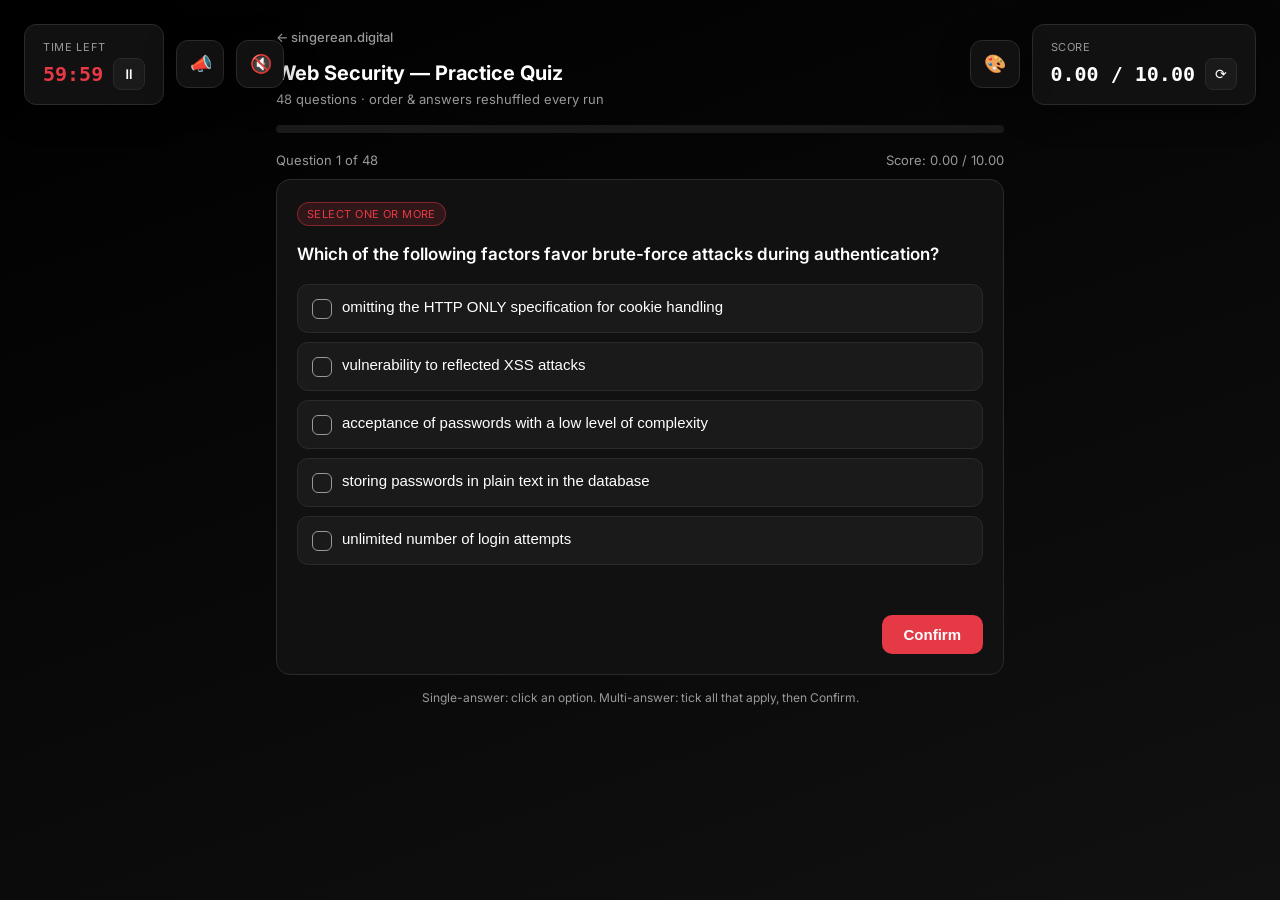
==== commit 6823bf54: "Make the quiz really mobile friendly - Dedicated phone layout (<=640px): sticky compact app-bar HUD " ====
--- a/websec/index.html
+++ b/websec/index.html
@@ -2,7 +2,7 @@
 <html lang="en">
 <head>
 <meta charset="utf-8">
-<meta name="viewport" content="width=device-width, initial-scale=1">
+<meta name="viewport" content="width=device-width, initial-scale=1, viewport-fit=cover">
 <title>Web Security — Practice Quiz</title>
 <link rel="icon" href="../favicon.ico">
 <link rel="preconnect" href="https://fonts.googleapis.com">
@@ -14,8 +14,10 @@
         --yellow:#f5b041;--yellowbg:#332811;
         --page-bg:linear-gradient(160deg,#000000,#111111);}
   *{box-sizing:border-box}
+  button,.opt{touch-action:manipulation;}
   body{margin:0;min-height:100vh;background:var(--page-bg);color:var(--txt);
        font-family:'Inter',system-ui,Segoe UI,Roboto,Arial,sans-serif;line-height:1.5;
+       overflow-x:hidden;-webkit-tap-highlight-color:transparent;
        transition:background .35s ease,color .35s ease;}
   .wrap{max-width:760px;margin:0 auto;padding:24px 16px 60px;}
   h1{font-size:20px;margin:4px 0 2px;}
@@ -334,6 +336,72 @@
       padding-right: 0;
     }
   }
+
+  /* ===== Phone layout ===== */
+  @media (max-width: 640px) {
+    .wrap { padding: 14px 12px 56px; }
+    h1 { font-size: 18px; line-height: 1.25; }
+    .sub { font-size: 12px; }
+
+    /* Sticky app-bar style HUD */
+    .hud-container {
+      position: sticky;
+      top: 0;
+      flex-wrap: wrap;
+      justify-content: center;
+      gap: 8px 14px;
+      padding: 10px 12px;
+      padding-top: calc(10px + env(safe-area-inset-top, 0px));
+      margin: 0 0 16px;
+      border-radius: 0;
+      border-left: 0;
+      border-right: 0;
+      border-top: 0;
+      background: color-mix(in srgb, var(--card) 90%, transparent);
+      backdrop-filter: blur(10px);
+      -webkit-backdrop-filter: blur(10px);
+      z-index: 50;
+    }
+    .hud-group-left, .hud-group-right { gap: 10px; }
+    .hud-title { font-size: 10px; }
+    .hud-value { font-size: 15px; }
+
+    /* Larger touch targets (scoped to .hud-container to win source-order ties) */
+    .hud-container .hud-btn,
+    .hud-container .music-btn,
+    .hud-container .sfx-btn,
+    .hud-container .theme-btn {
+      width: 42px;
+      height: 42px;
+      font-size: 18px;
+      border-radius: 10px;
+    }
+
+    /* Full-width, thumb-friendly action buttons */
+    .row { flex-direction: column; align-items: stretch; gap: 10px; }
+    .row .btn { width: 100%; padding: 15px; font-size: 16px; }
+    .result .btn { width: 100%; padding: 15px; font-size: 16px; }
+
+    /* Comfortable question + options */
+    .qtext { font-size: 16px; }
+    .opt { padding: 15px 14px; font-size: 15px; align-items: center; }
+    .opt .mark { margin-top: 0; }
+
+    /* Theme picker as a centered top sheet */
+    .theme-menu {
+      position: fixed;
+      top: calc(env(safe-area-inset-top, 0px) + 10px);
+      left: 50%;
+      right: auto;
+      transform: translateX(-50%);
+      width: min(300px, 92vw);
+      max-height: 78vh;
+      z-index: 1002;
+      animation: none;
+    }
+    .theme-opt { padding: 11px 10px; }
+  }
+
   .hud-row {
     display: flex;
     align-items: center;
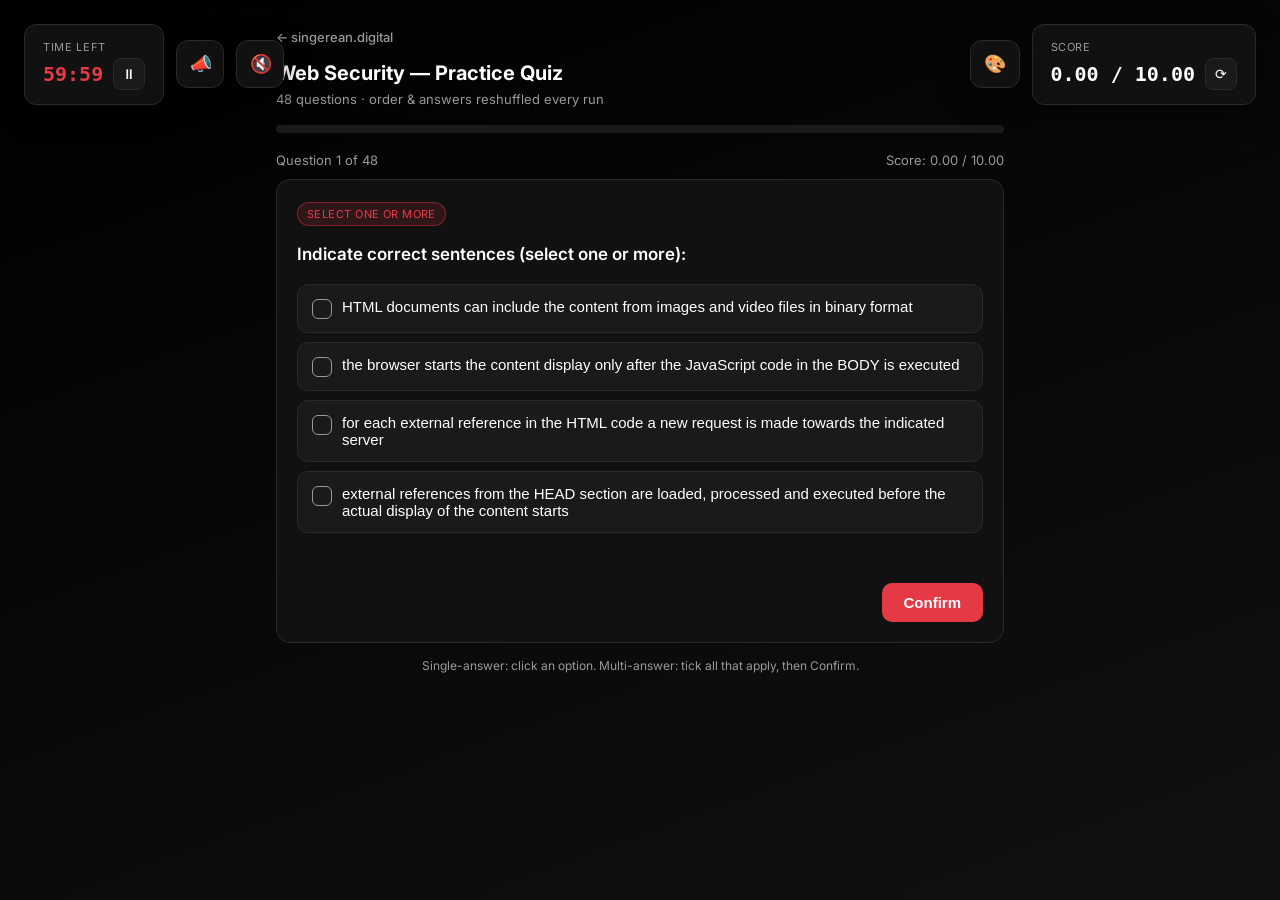
==== commit 554130c2: "Revert Q34 to multi-answer [1,3] (correct per course) - Both javascript:alert(1); and the attribute-" ====
--- a/websec/index.html
+++ b/websec/index.html
@@ -530,7 +530,7 @@
   <div class="legend">Single-answer: click an option. Multi-answer: tick all that apply, then Confirm.</div>
 </div>
 
-<script type="application/json" id="quiz-data">[{"id": 1, "question": "How do you define the World Wide Web?", "multi": false, "options": ["a collection of all web applications implemented using HTML, accessible over HTTP through a web browser", "an information system created over the Internet, which allows interconnection and cross-referencing of elements through hyperlinks", "a global network of computers providing communication and information facilities, built by interconnecting local networks via standardized protocols", "a set of communication protocols (e.g. HTTP) and encoding standards (e.g. HTML) that facilitate the implementation of web applications"], "correct": [1], "explanation": "The Web is an information system using hyperlinks over the Internet. Option 2 describes the Internet. The Web encompasses more than just protocols or HTML apps."}, {"id": 2, "question": "Which one of the following correctly defines a Web Application?", "multi": false, "options": ["the applications that can be run only inside a browser and can be accessed only over HTTP protocol", "applications developed using the client-server conceptual architecture, and that communicate using TCP/IP", "any application that downloads components or information from the Web over HTTP, each time it runs", "the applications accessible over HTTP protocol that are also described in HTML language and include active components implemented in JavaScript"], "correct": [2], "explanation": "Web applications follow client-server architecture and communicate over network protocols like TCP/IP, not limited to browser-only or HTTP-only scenarios."}, {"id": 3, "question": "Which ones of the following are specific to Web 2.0, when compared to Web 1.0?", "multi": true, "options": ["stateless - retains no state information", "the content displayed in the browsers is dynamic", "client-side code execution to create dynamic and more responsive User Interfaces", "promotes the concept of Software as a Service (SaaS)", "inclusion of semantic information in the content distributed over internet"], "correct": [1, 2, 3], "explanation": "Web 2.0 features dynamic content, client-side JavaScript for rich UIs, and SaaS models. Statelessness exists in both. Semantic web is Web 3.0 concept."}, {"id": 4, "question": "HyperText Markup Language is:", "multi": true, "options": ["a markup language that defines two main sections: HEAD and BODY, which can be used only once in the same HTML document", "the essential component for all web applications", "a text-based description language that uses tags and attributes", "a hierarchical structure having DOCTYPE as root element"], "correct": [0, 2], "explanation": "HTML is a text-based markup language using tags and attributes to describe document structure. Not all web applications require HTML (e.g., APIs)."}, {"id": 5, "question": "Define the term HEAD in the context of web applications:", "multi": true, "options": ["an HTTP method", "the section at the beginning of a resource that contains information about its type and structure", "a tag in HTML description language", "short name for the header of any HTTP message"], "correct": [0, 1, 2], "explanation": "HEAD is an HTTP method (like GET), an HTML document section (<head>), and colloquially refers to HTTP message headers. All three uses are valid."}, {"id": 6, "question": "The layers of the TCP/IP conceptual model are:", "multi": false, "options": ["application, session, transport, network", "application, transport, connection, network", "application, network, connection, physical layer", "application, transport, internet, network"], "correct": [3], "explanation": "The TCP/IP model consists of 4 layers: Application, Transport, Internet, and Network Access (Network Interface)."}, {"id": 7, "question": "The layers of the ISO-OSI conceptual model are:", "multi": false, "options": ["application, encapsulation, security, transport, network, physical level", "application, presentation, transport, security, network, connection, data link, physical level", "application, presentation, session, transport, network, data link, physical level", "interface, application, session, transport, network, data link, physical level"], "correct": [2], "explanation": "The OSI model has 7 layers: Application, Presentation, Session, Transport, Network, Data Link, and Physical (top to bottom)."}, {"id": 8, "question": "Data encapsulation:", "multi": true, "options": ["prevents \"man in the middle\" attacks", "ensures data integrity and protects it from unauthorized modifications", "ensures the independence of the message's format and content from the transmission medium", "eliminates the need to know the specifics of adjacent layers within the current layer"], "correct": [2, 3], "explanation": "Encapsulation allows each layer to operate independently without needing to understand the implementation details of adjacent layers."}, {"id": 9, "question": "Indicate correct sentences", "multi": true, "options": ["in web applications, the server does not store state information", "all the messages exchanged between client and server during a working session follow the same route", "in web applications, client-server communication is always initiated by the client", "in all web applications, all communication takes place through the container (browser)"], "correct": [0, 2], "explanation": "HTTP is stateless (server doesn't inherently store state) and client-initiated. Messages may take different routes, and not all web apps require browsers."}, {"id": 10, "question": "Indicate correct claims about HTTP:", "multi": true, "options": ["communication is bidirectional and can be initiated either by the server or by the client", "the messages header is mandatory, but the body of the message can be empty", "it is a transactional communication model based on messages", "communication is intermittent and stateless from the server perspective", "messages have a tree-like structure with two main sections: HEAD and BODY"], "correct": [1, 2, 3], "explanation": "HTTP is client-initiated (not bidirectional), has mandatory headers with optional bodies, is transactional and stateless. HEAD/BODY refers to HTML, not HTTP messages."}, {"id": 11, "question": "The first line of an HTTP header for a REQUEST message contains:", "multi": true, "options": ["data compression algorithms (ex. gzip)", "HTTP method used in the request", "accepted data types", "HTTP protocol version", "resource URL"], "correct": [1, 3, 4], "explanation": "HTTP request line contains: Method (GET/POST), URL/path, and HTTP version. Compression and accepted types are in header fields, not the request line."}, {"id": 12, "question": "The first line of an HTTP header for a RESPONSE message contains:", "multi": true, "options": ["HTTP protocol version", "called HTTP method", "textual description of the response code", "URL of accessed resource", "numeric response code"], "correct": [0, 2, 4], "explanation": "HTTP response status line contains: HTTP version, numeric status code, and reason phrase (textual description). Methods and URLs are in requests."}, {"id": 13, "question": "Which of the following elements is NOT part of an HTTP POST request?", "multi": false, "options": ["POST data", "numeric code of HTTP result", "Cookie header", "User-agent header"], "correct": [1], "explanation": "The numeric HTTP result code (status code) is part of the RESPONSE, not the request. Requests contain method, headers, and optional body data."}, {"id": 14, "question": "Please indicate the body of the given HTTP message (HTTP/1.1 200 OK ... headers ... Message-content: <html>...).", "multi": false, "options": ["<html><head><title>Test document</title></head><body>This is the content of the document</body></html>", "Message-content: <html>...</html>", "Cache-Control: no-store... / Pragma: no-cache / Message-content:", "Cache-Control: no-store... / Pragma: no-cache / Message-content: <html>...</html>"], "correct": [0], "explanation": "The HTTP message body is the content after the blank line separating headers from body. In this case, it's the HTML document content."}, {"id": 15, "question": "Which of the following is NOT allowed in an HTTP header?", "multi": true, "options": ["using \n\r in the value of a header", "insert a blank line", "use of character : (two points) in the value of a header", "using characters ?, &, space, /"], "correct": [0, 1], "explanation": "Literal CR/LF characters in header values enable HTTP response splitting and header injection attacks. They must be encoded or rejected."}, {"id": 16, "question": "Which ones of the following sentences are true about DNS?", "multi": true, "options": ["DNS requests are always reaching the root DNS servers", "the result of a DNS query is an IP address", "ROOT servers host information about all the registered domains and subdomains", "DNS servers are using the \"/\" character as subdomain separator"], "correct": [1], "explanation": "DNS queries return IP addresses (among other record types). Requests don't always reach root servers (caching exists). Root servers know TLDs only. DNS uses dots, not slashes."}, {"id": 17, "question": "Which one of the following can be included in a parameterless URL?", "multi": true, "options": ["reference to an element of the document", "access protocol", "domain or IP", "connection port", "user identification information"], "correct": [0, 1, 2, 3, 4], "explanation": "A URL can contain all these components: protocol (http://), domain/IP, port (:80), user info (user@), and fragment (#element). 'Parameterless' means no query string (?)."}, {"id": 18, "question": "Which of the following conditions need to be met for two resources to be considered as having the same origin?", "multi": true, "options": ["the resources can be accessed through the sub-domains of the same domain", "server is identified through the same domain name for both resources", "accessed through the same protocol", "same port is used for communication", "both resources are in the same path on the server(s)"], "correct": [1, 2, 3], "explanation": "Same origin requires matching protocol, domain, and port. Sub-domains and paths do not affect origin determination."}, {"id": 19, "question": "The \"content origin\" concept is used for:", "multi": true, "options": ["limiting the execution rights of active code within the browser, depending on the origin from which it is loaded", "controlling access from active code to user information (cookies, persistent data) and to the DOM", "preventing unauthorized access during data transmission between client and server", "verifying the authenticity of the received information and preventing impersonation attacks"], "correct": [0, 1], "explanation": "Same-origin policy restricts code execution rights and access to sensitive resources (cookies, DOM) based on the origin. It doesn't protect transmission or verify authenticity."}, {"id": 20, "question": "Identity is:", "multi": false, "options": ["SSL certificate issued by recognized authorities in the field", "the expression of the individuality of a certain entity", "all information relating to an identified or identifiable natural person", "all specific elements known/possessed only by the user, including papillary, ocular, dental, or DNA characteristics"], "correct": [1], "explanation": "Identity is the expression of individuality of an entity. Option 3 describes personal data (GDPR). Option 4 describes biometric authentication factors."}, {"id": 21, "question": "What is verified through authentication?", "multi": false, "options": ["what resources are accessible by the user", "what actions can the user take", "who the user is", "if the user already has an active working session"], "correct": [2], "explanation": "Authentication verifies identity (who the user is). Authorization determines what resources/actions are permitted. Session management tracks active sessions."}, {"id": 22, "question": "Authentication is:", "multi": true, "options": ["a process that can be implemented only through SSL certificates", "certification of the authenticity of data received by the client from the server or by the server from the client", "the process of ensuring the integrity of data transmitted between the client and the server", "process of verifying the identity of an entity"], "correct": [3], "explanation": "Authentication verifies identity. Data authenticity/integrity is different (signatures, hashes). SSL certificates are one authentication method, not the only one."}, {"id": 23, "question": "Two factor authentication requires:", "multi": false, "options": ["using two passwords for authentication", "verifying the user's identity through a password and an additional piece of information obtained via an alternative method", "replacing the classic password-based method with sending a code via SMS or generating a code using a physical device", "requesting the password in a subsequent step, only after the username has been entered correctly"], "correct": [1], "explanation": "2FA requires two different factors: something you know (password) plus something you have (device/code) or something you are (biometric). Two passwords is still single-factor."}, {"id": 24, "question": "In a working session authentication is performed:", "multi": false, "options": ["each time the user requests the update of personal / access data", "only once, when the working session starts, usually through username and password or two factor authentication", "on each request made to the server", "when the user tries to change the password"], "correct": [1], "explanation": "Authentication occurs once at session start. Subsequent requests are authorized via session tokens/cookies, not re-authentication."}, {"id": 25, "question": "We can protect a web application from brute force authentication attacks through:", "multi": false, "options": ["limiting the number of login tries", "use of certificates and communication over TLS", "validating correctly the input to prevent XSS attacks", "validating correctly the input against SQL injections"], "correct": [0], "explanation": "Rate limiting (limiting login attempts) directly prevents brute force attacks. TLS protects transmission, not authentication attempts."}, {"id": 26, "question": "Which of the following factors favor brute-force attacks during authentication?", "multi": true, "options": ["omitting the HTTP ONLY specification for cookie handling", "storing passwords in plain text in the database", "unlimited number of login attempts", "vulnerability to reflected XSS attacks", "acceptance of passwords with a low level of complexity"], "correct": [2, 4], "explanation": "Unlimited login attempts allow unrestricted guessing. Low complexity passwords are easier to crack. Plain text storage affects breach impact, not brute force feasibility."}, {"id": 27, "question": "The vulnerability that favors \"session fixation\" attacks can be described as:", "multi": false, "options": ["using excessively long timeouts before session expiration due to inactivity", "using the same token for multiple work sessions of the same user on different devices", "persistent storage of the session token for the \"Remember me\" functionality", "using the same token to identify both an anonymous session and an authenticated session"], "correct": [3], "explanation": "Session fixation exploits applications that don't regenerate session IDs after authentication. An attacker sets a known session ID before the victim logs in."}, {"id": 28, "question": "Which of the following can be used to bypass authentication?", "multi": false, "options": ["0' LIMIT 1 #", "' OR 1=1 LIMIT 1 #", "user' OR id=1", "0 ORDER BY 1 #"], "correct": [1], "explanation": "' OR 1=1 LIMIT 1 # is a classic SQL injection that makes the WHERE clause always true, potentially returning the first user (often admin) and bypassing authentication."}, {"id": 29, "question": "In the following SQL query the 'id' is a value from the user: $sql = \"SELECT * FROM users WHERE id=\" . $_GET['id']; Which one of the following can be used to determine the number of columns in the 'users' table?", "multi": false, "options": ["0 ORDER BY 5", "UNION ALL SELECT NULL,NULL,NULL,NULL,NULL", "0 UNION ALL SELECT table_name FROM information_schema.tables", "0 OR 1=1"], "correct": [0], "explanation": "ORDER BY enumeration tests column counts until an error occurs. UNION requires knowing the exact column count first. OR 1=1 returns all rows without revealing structure."}, {"id": 30, "question": "Second order SQL injection is:", "multi": false, "options": ["successfully formulating and executing a malicious query even after input data validation", "execution of injection when constructing a query using information already stored in the database", "execution of injection based on data transmitted using a cookie", "execution of injection by constructing a query with unvalidated data sent to the server as a result of a successful XSS attack"], "correct": [1], "explanation": "Second-order SQL injection occurs when previously stored (and seemingly safe) data is later used in a query without proper sanitization, triggering the injection."}, {"id": 31, "question": "Which of the following can be achieved through SQL injection?", "multi": true, "options": ["impersonate server certificate", "launch a stored XSS attack", "authorisation bypass", "launch a DOM XSS attack (type 0)"], "correct": [1, 2], "explanation": "SQL injection can bypass authorization and store malicious scripts in the database for stored XSS. It cannot impersonate certificates or cause DOM XSS directly."}, {"id": 32, "question": "SQL injection attacks can be mitigated by:", "multi": true, "options": ["separating SQL queries from data", "proper sanitization of inputs on the client side before sending them to the server", "using parameterized SQL queries and avoiding concatenations", "allowing access to the database only for applications on the same machine"], "correct": [0, 2], "explanation": "Parameterized queries (prepared statements) separate SQL code from data, preventing injection. Client-side sanitization is insufficient as attackers bypass it."}, {"id": 33, "question": "Which of the following objectives can be achieved through XSS attacks?", "multi": true, "options": ["exfiltrate session token", "access an http-only cookie", "bypass authentication", "access the DOM and change how a page is displayed"], "correct": [0, 3], "explanation": "XSS can steal session tokens (non-httpOnly), bypass authentication, and manipulate the DOM. HttpOnly cookies are specifically protected from JavaScript access."}, {"id": 34, "question": "Which of the values for user_parameter allows XSS attack in the following line: <a href=\"user_parameter\">Click me</a>", "multi": false, "options": ["\" javascript:alert(1);", "javascript:alert(1);", "<script>alert(1)<\/script>", "\"><script>alert(1)<\/script><a title=\""], "correct": [1], "explanation": "The javascript: URI scheme placed directly in an href executes the script when the link is clicked — no attribute breakout is needed because the value itself is treated as a navigable URL."}, {"id": 35, "question": "Which of the following statements are correct regarding DOM XSS attacks?", "multi": true, "options": ["can be prevented through proper validation and sanitization of user inputs on the server", "they manifest as a result of malicious JavaScript code being transmitted from the server to the client", "malicious code cannot be detected by the server", "the malicious code is executed by legitimate functions loaded on the client"], "correct": [2, 3], "explanation": "DOM XSS occurs entirely client-side when JavaScript processes untrusted data. The server never sees the malicious payload, and legitimate JS functions execute the attack."}, {"id": 36, "question": "Indicate correct sentences (select one or more):", "multi": true, "options": ["for each external reference in the HTML code a new request is made towards the indicated server", "HTML documents can include the content from images and video files in binary format", "the browser starts the content display only after the JavaScript code in the BODY is executed", "external references from the HEAD section are loaded, processed and executed before the actual display of the content starts"], "correct": [0, 1, 3], "explanation": "HEAD resources block rendering. Each external resource triggers a new HTTP request. Browsers render progressively and embed resources via references, not binary inclusion."}, {"id": 37, "question": "The purpose of CSRF token is:", "multi": true, "options": ["strengthening authentication by using a second identification factor alongside the cookie", "ensuring the integrity of data transmitted through forms", "preventing clickjacking attacks", "preventing automatic requests from being made on behalf of the user through XSS techniques"], "correct": [0], "explanation": "CSRF tokens prevent Cross-Site Request Forgery by ensuring requests originate from legitimate pages, not malicious sites exploiting the user's authenticated session."}, {"id": 38, "question": "It is recommended to generate the CSRF token:", "multi": false, "options": ["each time a new work session is initiated", "with every request sent to the server", "automatically, at certain time intervals", "when user data is updated (username, password)"], "correct": [0], "explanation": "CSRF tokens should be generated per session and remain valid throughout that session. Generating per-request is unnecessary overhead."}, {"id": 39, "question": "Indicate correct affirmations about CSRF:", "multi": true, "options": ["the CSRF token can be exfiltrated by an attacker through HTML or CSS injection", "the CSRF token cannot be efficient if the \"same origin\" policies are not enforced", "it is best practice to have no connection between the CSRF and session tokens", "the CSRF token cannot be exfiltrated through reflected XSS attacks"], "correct": [0, 1], "explanation": "CSRF tokens require same-origin enforcement to work. They should be independent from session tokens. XSS (not HTML/CSS injection) can exfiltrate CSRF tokens."}, {"id": 40, "question": "X-Frame-Options: none is useful for:", "multi": false, "options": ["preventing \"clickjacking\" attacks", "preventing stored XSS attacks", "preventing CSRF attacks", "preventing SQL injection attacks"], "correct": [0], "explanation": "X-Frame-Options controls whether a page can be embedded in iframes, preventing clickjacking attacks where malicious sites overlay invisible iframes."}, {"id": 41, "question": "Encrypting data:", "multi": true, "options": ["ensures data confidentiality", "always certifies the identity of the sender", "ensures data integrity", "prevents man-in-the-middle attacks"], "correct": [0], "explanation": "Encryption primarily ensures confidentiality. It does not guarantee integrity, authentication, or prevent MITM without additional mechanisms like signatures and certificates."}, {"id": 42, "question": "Which one of the following statements are true?", "multi": true, "options": ["the compromise of an encryption algorithm allows the decryption of any message encrypted with it", "the compromise of a sufficient number of encryption keys leads to the compromise of the entire algorithm", "identifying a method to quickly traverse all keys constitutes a complete compromise of the encryption algorithm", "the compromise of some encryption keys facilitates the compromise of other keys if they are used with the same encryption algorithm"], "correct": [0, 2], "explanation": "A complete compromise of an encryption algorithm occurs when a method is found to efficiently traverse or determine all possible keys."}, {"id": 43, "question": "Which ones of the following statements are true?", "multi": true, "options": ["the difficulty of breaking an encryption code is not influenced by how easily the parameters can be predicted", "the difficulty of breaking an encryption code depends on the number of possible values of its parameters", "access to the implementation of an encryption algorithm based on encryption keys leads to its compromise", "an encryption key is a parameter of an encryption algorithm"], "correct": [1, 3], "explanation": "Encryption strength depends on key space size (number of possible values), and the encryption key is indeed a parameter of the algorithm. Predictability DOES affect security."}, {"id": 44, "question": "The purpose of an Initialisation Vector is:", "multi": true, "options": ["to initialize the random number generator to obtain better keys", "to allow the safe reuse of encryption keys in the case of streams", "to ensure the standard length of the data block", "to ensure obtaining a different ciphertext when encrypting the same text with the same key"], "correct": [1, 3], "explanation": "IVs ensure identical plaintext produces different ciphertext (semantic security) and enable safe key reuse in stream/block cipher modes."}, {"id": 45, "question": "Asymmetric keys:", "multi": true, "options": ["in communication between client and server, they are used for the exchange of symmetric keys", "in 1-to-N communication, one private key and N public keys are required", "are used to encrypt all messages transmitted between the client and the server", "solve the problem of transferring symmetric keys at the beginning of encrypted communication"], "correct": [0, 3], "explanation": "Asymmetric cryptography solves key distribution by securely exchanging symmetric keys. Symmetric encryption is then used for bulk data (faster). One key pair serves all recipients."}, {"id": 46, "question": "Digital signature:", "multi": true, "options": ["is encrypted using the public key", "is encrypted using the private key", "certifies the identity of the entity who wrote the message", "ensures data integrity"], "correct": [1, 2, 3], "explanation": "Digital signatures are created by encrypting a hash with the private key. They verify sender identity and ensure data hasn't been modified."}, {"id": 47, "question": "Which of the following elements obtained by an attacker can lead to the compromise of the private key?", "multi": false, "options": ["none of the listed elements", "the source code of the encryption algorithm used by the server", "source data sent by the server, encrypted with the private key", "public key of the server"], "correct": [0], "explanation": "By design, knowing the algorithm, public key, or encrypted data should NOT compromise the private key. This is the foundation of asymmetric cryptography security."}, {"id": 48, "question": "Certificates used in web applications can:", "multi": true, "options": ["protect web applications against clickjacking attacks", "protect web applications against XSS attacks", "authenticate the source of information transmitted", "secure information when it is saved in the database"], "correct": [2], "explanation": "SSL/TLS certificates authenticate the server's identity to clients. They don't prevent XSS, clickjacking, or encrypt data at rest in databases."}]</script>
+<script type="application/json" id="quiz-data">[{"id": 1, "question": "How do you define the World Wide Web?", "multi": false, "options": ["a collection of all web applications implemented using HTML, accessible over HTTP through a web browser", "an information system created over the Internet, which allows interconnection and cross-referencing of elements through hyperlinks", "a global network of computers providing communication and information facilities, built by interconnecting local networks via standardized protocols", "a set of communication protocols (e.g. HTTP) and encoding standards (e.g. HTML) that facilitate the implementation of web applications"], "correct": [1], "explanation": "The Web is an information system using hyperlinks over the Internet. Option 2 describes the Internet. The Web encompasses more than just protocols or HTML apps."}, {"id": 2, "question": "Which one of the following correctly defines a Web Application?", "multi": false, "options": ["the applications that can be run only inside a browser and can be accessed only over HTTP protocol", "applications developed using the client-server conceptual architecture, and that communicate using TCP/IP", "any application that downloads components or information from the Web over HTTP, each time it runs", "the applications accessible over HTTP protocol that are also described in HTML language and include active components implemented in JavaScript"], "correct": [2], "explanation": "Web applications follow client-server architecture and communicate over network protocols like TCP/IP, not limited to browser-only or HTTP-only scenarios."}, {"id": 3, "question": "Which ones of the following are specific to Web 2.0, when compared to Web 1.0?", "multi": true, "options": ["stateless - retains no state information", "the content displayed in the browsers is dynamic", "client-side code execution to create dynamic and more responsive User Interfaces", "promotes the concept of Software as a Service (SaaS)", "inclusion of semantic information in the content distributed over internet"], "correct": [1, 2, 3], "explanation": "Web 2.0 features dynamic content, client-side JavaScript for rich UIs, and SaaS models. Statelessness exists in both. Semantic web is Web 3.0 concept."}, {"id": 4, "question": "HyperText Markup Language is:", "multi": true, "options": ["a markup language that defines two main sections: HEAD and BODY, which can be used only once in the same HTML document", "the essential component for all web applications", "a text-based description language that uses tags and attributes", "a hierarchical structure having DOCTYPE as root element"], "correct": [0, 2], "explanation": "HTML is a text-based markup language using tags and attributes to describe document structure. Not all web applications require HTML (e.g., APIs)."}, {"id": 5, "question": "Define the term HEAD in the context of web applications:", "multi": true, "options": ["an HTTP method", "the section at the beginning of a resource that contains information about its type and structure", "a tag in HTML description language", "short name for the header of any HTTP message"], "correct": [0, 1, 2], "explanation": "HEAD is an HTTP method (like GET), an HTML document section (<head>), and colloquially refers to HTTP message headers. All three uses are valid."}, {"id": 6, "question": "The layers of the TCP/IP conceptual model are:", "multi": false, "options": ["application, session, transport, network", "application, transport, connection, network", "application, network, connection, physical layer", "application, transport, internet, network"], "correct": [3], "explanation": "The TCP/IP model consists of 4 layers: Application, Transport, Internet, and Network Access (Network Interface)."}, {"id": 7, "question": "The layers of the ISO-OSI conceptual model are:", "multi": false, "options": ["application, encapsulation, security, transport, network, physical level", "application, presentation, transport, security, network, connection, data link, physical level", "application, presentation, session, transport, network, data link, physical level", "interface, application, session, transport, network, data link, physical level"], "correct": [2], "explanation": "The OSI model has 7 layers: Application, Presentation, Session, Transport, Network, Data Link, and Physical (top to bottom)."}, {"id": 8, "question": "Data encapsulation:", "multi": true, "options": ["prevents \"man in the middle\" attacks", "ensures data integrity and protects it from unauthorized modifications", "ensures the independence of the message's format and content from the transmission medium", "eliminates the need to know the specifics of adjacent layers within the current layer"], "correct": [2, 3], "explanation": "Encapsulation allows each layer to operate independently without needing to understand the implementation details of adjacent layers."}, {"id": 9, "question": "Indicate correct sentences", "multi": true, "options": ["in web applications, the server does not store state information", "all the messages exchanged between client and server during a working session follow the same route", "in web applications, client-server communication is always initiated by the client", "in all web applications, all communication takes place through the container (browser)"], "correct": [0, 2], "explanation": "HTTP is stateless (server doesn't inherently store state) and client-initiated. Messages may take different routes, and not all web apps require browsers."}, {"id": 10, "question": "Indicate correct claims about HTTP:", "multi": true, "options": ["communication is bidirectional and can be initiated either by the server or by the client", "the messages header is mandatory, but the body of the message can be empty", "it is a transactional communication model based on messages", "communication is intermittent and stateless from the server perspective", "messages have a tree-like structure with two main sections: HEAD and BODY"], "correct": [1, 2, 3], "explanation": "HTTP is client-initiated (not bidirectional), has mandatory headers with optional bodies, is transactional and stateless. HEAD/BODY refers to HTML, not HTTP messages."}, {"id": 11, "question": "The first line of an HTTP header for a REQUEST message contains:", "multi": true, "options": ["data compression algorithms (ex. gzip)", "HTTP method used in the request", "accepted data types", "HTTP protocol version", "resource URL"], "correct": [1, 3, 4], "explanation": "HTTP request line contains: Method (GET/POST), URL/path, and HTTP version. Compression and accepted types are in header fields, not the request line."}, {"id": 12, "question": "The first line of an HTTP header for a RESPONSE message contains:", "multi": true, "options": ["HTTP protocol version", "called HTTP method", "textual description of the response code", "URL of accessed resource", "numeric response code"], "correct": [0, 2, 4], "explanation": "HTTP response status line contains: HTTP version, numeric status code, and reason phrase (textual description). Methods and URLs are in requests."}, {"id": 13, "question": "Which of the following elements is NOT part of an HTTP POST request?", "multi": false, "options": ["POST data", "numeric code of HTTP result", "Cookie header", "User-agent header"], "correct": [1], "explanation": "The numeric HTTP result code (status code) is part of the RESPONSE, not the request. Requests contain method, headers, and optional body data."}, {"id": 14, "question": "Please indicate the body of the given HTTP message (HTTP/1.1 200 OK ... headers ... Message-content: <html>...).", "multi": false, "options": ["<html><head><title>Test document</title></head><body>This is the content of the document</body></html>", "Message-content: <html>...</html>", "Cache-Control: no-store... / Pragma: no-cache / Message-content:", "Cache-Control: no-store... / Pragma: no-cache / Message-content: <html>...</html>"], "correct": [0], "explanation": "The HTTP message body is the content after the blank line separating headers from body. In this case, it's the HTML document content."}, {"id": 15, "question": "Which of the following is NOT allowed in an HTTP header?", "multi": true, "options": ["using \n\r in the value of a header", "insert a blank line", "use of character : (two points) in the value of a header", "using characters ?, &, space, /"], "correct": [0, 1], "explanation": "Literal CR/LF characters in header values enable HTTP response splitting and header injection attacks. They must be encoded or rejected."}, {"id": 16, "question": "Which ones of the following sentences are true about DNS?", "multi": true, "options": ["DNS requests are always reaching the root DNS servers", "the result of a DNS query is an IP address", "ROOT servers host information about all the registered domains and subdomains", "DNS servers are using the \"/\" character as subdomain separator"], "correct": [1], "explanation": "DNS queries return IP addresses (among other record types). Requests don't always reach root servers (caching exists). Root servers know TLDs only. DNS uses dots, not slashes."}, {"id": 17, "question": "Which one of the following can be included in a parameterless URL?", "multi": true, "options": ["reference to an element of the document", "access protocol", "domain or IP", "connection port", "user identification information"], "correct": [0, 1, 2, 3, 4], "explanation": "A URL can contain all these components: protocol (http://), domain/IP, port (:80), user info (user@), and fragment (#element). 'Parameterless' means no query string (?)."}, {"id": 18, "question": "Which of the following conditions need to be met for two resources to be considered as having the same origin?", "multi": true, "options": ["the resources can be accessed through the sub-domains of the same domain", "server is identified through the same domain name for both resources", "accessed through the same protocol", "same port is used for communication", "both resources are in the same path on the server(s)"], "correct": [1, 2, 3], "explanation": "Same origin requires matching protocol, domain, and port. Sub-domains and paths do not affect origin determination."}, {"id": 19, "question": "The \"content origin\" concept is used for:", "multi": true, "options": ["limiting the execution rights of active code within the browser, depending on the origin from which it is loaded", "controlling access from active code to user information (cookies, persistent data) and to the DOM", "preventing unauthorized access during data transmission between client and server", "verifying the authenticity of the received information and preventing impersonation attacks"], "correct": [0, 1], "explanation": "Same-origin policy restricts code execution rights and access to sensitive resources (cookies, DOM) based on the origin. It doesn't protect transmission or verify authenticity."}, {"id": 20, "question": "Identity is:", "multi": false, "options": ["SSL certificate issued by recognized authorities in the field", "the expression of the individuality of a certain entity", "all information relating to an identified or identifiable natural person", "all specific elements known/possessed only by the user, including papillary, ocular, dental, or DNA characteristics"], "correct": [1], "explanation": "Identity is the expression of individuality of an entity. Option 3 describes personal data (GDPR). Option 4 describes biometric authentication factors."}, {"id": 21, "question": "What is verified through authentication?", "multi": false, "options": ["what resources are accessible by the user", "what actions can the user take", "who the user is", "if the user already has an active working session"], "correct": [2], "explanation": "Authentication verifies identity (who the user is). Authorization determines what resources/actions are permitted. Session management tracks active sessions."}, {"id": 22, "question": "Authentication is:", "multi": true, "options": ["a process that can be implemented only through SSL certificates", "certification of the authenticity of data received by the client from the server or by the server from the client", "the process of ensuring the integrity of data transmitted between the client and the server", "process of verifying the identity of an entity"], "correct": [3], "explanation": "Authentication verifies identity. Data authenticity/integrity is different (signatures, hashes). SSL certificates are one authentication method, not the only one."}, {"id": 23, "question": "Two factor authentication requires:", "multi": false, "options": ["using two passwords for authentication", "verifying the user's identity through a password and an additional piece of information obtained via an alternative method", "replacing the classic password-based method with sending a code via SMS or generating a code using a physical device", "requesting the password in a subsequent step, only after the username has been entered correctly"], "correct": [1], "explanation": "2FA requires two different factors: something you know (password) plus something you have (device/code) or something you are (biometric). Two passwords is still single-factor."}, {"id": 24, "question": "In a working session authentication is performed:", "multi": false, "options": ["each time the user requests the update of personal / access data", "only once, when the working session starts, usually through username and password or two factor authentication", "on each request made to the server", "when the user tries to change the password"], "correct": [1], "explanation": "Authentication occurs once at session start. Subsequent requests are authorized via session tokens/cookies, not re-authentication."}, {"id": 25, "question": "We can protect a web application from brute force authentication attacks through:", "multi": false, "options": ["limiting the number of login tries", "use of certificates and communication over TLS", "validating correctly the input to prevent XSS attacks", "validating correctly the input against SQL injections"], "correct": [0], "explanation": "Rate limiting (limiting login attempts) directly prevents brute force attacks. TLS protects transmission, not authentication attempts."}, {"id": 26, "question": "Which of the following factors favor brute-force attacks during authentication?", "multi": true, "options": ["omitting the HTTP ONLY specification for cookie handling", "storing passwords in plain text in the database", "unlimited number of login attempts", "vulnerability to reflected XSS attacks", "acceptance of passwords with a low level of complexity"], "correct": [2, 4], "explanation": "Unlimited login attempts allow unrestricted guessing. Low complexity passwords are easier to crack. Plain text storage affects breach impact, not brute force feasibility."}, {"id": 27, "question": "The vulnerability that favors \"session fixation\" attacks can be described as:", "multi": false, "options": ["using excessively long timeouts before session expiration due to inactivity", "using the same token for multiple work sessions of the same user on different devices", "persistent storage of the session token for the \"Remember me\" functionality", "using the same token to identify both an anonymous session and an authenticated session"], "correct": [3], "explanation": "Session fixation exploits applications that don't regenerate session IDs after authentication. An attacker sets a known session ID before the victim logs in."}, {"id": 28, "question": "Which of the following can be used to bypass authentication?", "multi": false, "options": ["0' LIMIT 1 #", "' OR 1=1 LIMIT 1 #", "user' OR id=1", "0 ORDER BY 1 #"], "correct": [1], "explanation": "' OR 1=1 LIMIT 1 # is a classic SQL injection that makes the WHERE clause always true, potentially returning the first user (often admin) and bypassing authentication."}, {"id": 29, "question": "In the following SQL query the 'id' is a value from the user: $sql = \"SELECT * FROM users WHERE id=\" . $_GET['id']; Which one of the following can be used to determine the number of columns in the 'users' table?", "multi": false, "options": ["0 ORDER BY 5", "UNION ALL SELECT NULL,NULL,NULL,NULL,NULL", "0 UNION ALL SELECT table_name FROM information_schema.tables", "0 OR 1=1"], "correct": [0], "explanation": "ORDER BY enumeration tests column counts until an error occurs. UNION requires knowing the exact column count first. OR 1=1 returns all rows without revealing structure."}, {"id": 30, "question": "Second order SQL injection is:", "multi": false, "options": ["successfully formulating and executing a malicious query even after input data validation", "execution of injection when constructing a query using information already stored in the database", "execution of injection based on data transmitted using a cookie", "execution of injection by constructing a query with unvalidated data sent to the server as a result of a successful XSS attack"], "correct": [1], "explanation": "Second-order SQL injection occurs when previously stored (and seemingly safe) data is later used in a query without proper sanitization, triggering the injection."}, {"id": 31, "question": "Which of the following can be achieved through SQL injection?", "multi": true, "options": ["impersonate server certificate", "launch a stored XSS attack", "authorisation bypass", "launch a DOM XSS attack (type 0)"], "correct": [1, 2], "explanation": "SQL injection can bypass authorization and store malicious scripts in the database for stored XSS. It cannot impersonate certificates or cause DOM XSS directly."}, {"id": 32, "question": "SQL injection attacks can be mitigated by:", "multi": true, "options": ["separating SQL queries from data", "proper sanitization of inputs on the client side before sending them to the server", "using parameterized SQL queries and avoiding concatenations", "allowing access to the database only for applications on the same machine"], "correct": [0, 2], "explanation": "Parameterized queries (prepared statements) separate SQL code from data, preventing injection. Client-side sanitization is insufficient as attackers bypass it."}, {"id": 33, "question": "Which of the following objectives can be achieved through XSS attacks?", "multi": true, "options": ["exfiltrate session token", "access an http-only cookie", "bypass authentication", "access the DOM and change how a page is displayed"], "correct": [0, 3], "explanation": "XSS can steal session tokens (non-httpOnly), bypass authentication, and manipulate the DOM. HttpOnly cookies are specifically protected from JavaScript access."}, {"id": 34, "question": "Which of the values for user_parameter allows XSS attack in the following line: <a href=\"user_parameter\">Click me</a>", "multi": true, "options": ["\" javascript:alert(1);", "javascript:alert(1);", "<script>alert(1)<\/script>", "\"><script>alert(1)<\/script><a title=\""], "correct": [1, 3], "explanation": "Two of these execute script. javascript:alert(1); runs as a javascript: URL when the link is clicked, and the value that begins by closing the attribute with quote-and-angle-bracket breaks out of href and injects a fresh script element. The script-tag-wrapped value stays trapped inside the quoted href (not executed), and the leading-quote-only value merely blanks out href."}, {"id": 35, "question": "Which of the following statements are correct regarding DOM XSS attacks?", "multi": true, "options": ["can be prevented through proper validation and sanitization of user inputs on the server", "they manifest as a result of malicious JavaScript code being transmitted from the server to the client", "malicious code cannot be detected by the server", "the malicious code is executed by legitimate functions loaded on the client"], "correct": [2, 3], "explanation": "DOM XSS occurs entirely client-side when JavaScript processes untrusted data. The server never sees the malicious payload, and legitimate JS functions execute the attack."}, {"id": 36, "question": "Indicate correct sentences (select one or more):", "multi": true, "options": ["for each external reference in the HTML code a new request is made towards the indicated server", "HTML documents can include the content from images and video files in binary format", "the browser starts the content display only after the JavaScript code in the BODY is executed", "external references from the HEAD section are loaded, processed and executed before the actual display of the content starts"], "correct": [0, 1, 3], "explanation": "HEAD resources block rendering. Each external resource triggers a new HTTP request. Browsers render progressively and embed resources via references, not binary inclusion."}, {"id": 37, "question": "The purpose of CSRF token is:", "multi": true, "options": ["strengthening authentication by using a second identification factor alongside the cookie", "ensuring the integrity of data transmitted through forms", "preventing clickjacking attacks", "preventing automatic requests from being made on behalf of the user through XSS techniques"], "correct": [0], "explanation": "CSRF tokens prevent Cross-Site Request Forgery by ensuring requests originate from legitimate pages, not malicious sites exploiting the user's authenticated session."}, {"id": 38, "question": "It is recommended to generate the CSRF token:", "multi": false, "options": ["each time a new work session is initiated", "with every request sent to the server", "automatically, at certain time intervals", "when user data is updated (username, password)"], "correct": [0], "explanation": "CSRF tokens should be generated per session and remain valid throughout that session. Generating per-request is unnecessary overhead."}, {"id": 39, "question": "Indicate correct affirmations about CSRF:", "multi": true, "options": ["the CSRF token can be exfiltrated by an attacker through HTML or CSS injection", "the CSRF token cannot be efficient if the \"same origin\" policies are not enforced", "it is best practice to have no connection between the CSRF and session tokens", "the CSRF token cannot be exfiltrated through reflected XSS attacks"], "correct": [0, 1], "explanation": "CSRF tokens require same-origin enforcement to work. They should be independent from session tokens. XSS (not HTML/CSS injection) can exfiltrate CSRF tokens."}, {"id": 40, "question": "X-Frame-Options: none is useful for:", "multi": false, "options": ["preventing \"clickjacking\" attacks", "preventing stored XSS attacks", "preventing CSRF attacks", "preventing SQL injection attacks"], "correct": [0], "explanation": "X-Frame-Options controls whether a page can be embedded in iframes, preventing clickjacking attacks where malicious sites overlay invisible iframes."}, {"id": 41, "question": "Encrypting data:", "multi": true, "options": ["ensures data confidentiality", "always certifies the identity of the sender", "ensures data integrity", "prevents man-in-the-middle attacks"], "correct": [0], "explanation": "Encryption primarily ensures confidentiality. It does not guarantee integrity, authentication, or prevent MITM without additional mechanisms like signatures and certificates."}, {"id": 42, "question": "Which one of the following statements are true?", "multi": true, "options": ["the compromise of an encryption algorithm allows the decryption of any message encrypted with it", "the compromise of a sufficient number of encryption keys leads to the compromise of the entire algorithm", "identifying a method to quickly traverse all keys constitutes a complete compromise of the encryption algorithm", "the compromise of some encryption keys facilitates the compromise of other keys if they are used with the same encryption algorithm"], "correct": [0, 2], "explanation": "A complete compromise of an encryption algorithm occurs when a method is found to efficiently traverse or determine all possible keys."}, {"id": 43, "question": "Which ones of the following statements are true?", "multi": true, "options": ["the difficulty of breaking an encryption code is not influenced by how easily the parameters can be predicted", "the difficulty of breaking an encryption code depends on the number of possible values of its parameters", "access to the implementation of an encryption algorithm based on encryption keys leads to its compromise", "an encryption key is a parameter of an encryption algorithm"], "correct": [1, 3], "explanation": "Encryption strength depends on key space size (number of possible values), and the encryption key is indeed a parameter of the algorithm. Predictability DOES affect security."}, {"id": 44, "question": "The purpose of an Initialisation Vector is:", "multi": true, "options": ["to initialize the random number generator to obtain better keys", "to allow the safe reuse of encryption keys in the case of streams", "to ensure the standard length of the data block", "to ensure obtaining a different ciphertext when encrypting the same text with the same key"], "correct": [1, 3], "explanation": "IVs ensure identical plaintext produces different ciphertext (semantic security) and enable safe key reuse in stream/block cipher modes."}, {"id": 45, "question": "Asymmetric keys:", "multi": true, "options": ["in communication between client and server, they are used for the exchange of symmetric keys", "in 1-to-N communication, one private key and N public keys are required", "are used to encrypt all messages transmitted between the client and the server", "solve the problem of transferring symmetric keys at the beginning of encrypted communication"], "correct": [0, 3], "explanation": "Asymmetric cryptography solves key distribution by securely exchanging symmetric keys. Symmetric encryption is then used for bulk data (faster). One key pair serves all recipients."}, {"id": 46, "question": "Digital signature:", "multi": true, "options": ["is encrypted using the public key", "is encrypted using the private key", "certifies the identity of the entity who wrote the message", "ensures data integrity"], "correct": [1, 2, 3], "explanation": "Digital signatures are created by encrypting a hash with the private key. They verify sender identity and ensure data hasn't been modified."}, {"id": 47, "question": "Which of the following elements obtained by an attacker can lead to the compromise of the private key?", "multi": false, "options": ["none of the listed elements", "the source code of the encryption algorithm used by the server", "source data sent by the server, encrypted with the private key", "public key of the server"], "correct": [0], "explanation": "By design, knowing the algorithm, public key, or encrypted data should NOT compromise the private key. This is the foundation of asymmetric cryptography security."}, {"id": 48, "question": "Certificates used in web applications can:", "multi": true, "options": ["protect web applications against clickjacking attacks", "protect web applications against XSS attacks", "authenticate the source of information transmitted", "secure information when it is saved in the database"], "correct": [2], "explanation": "SSL/TLS certificates authenticate the server's identity to clients. They don't prevent XSS, clickjacking, or encrypt data at rest in databases."}]</script>
 <script>
 const RAW = JSON.parse(document.getElementById('quiz-data').textContent);
 const app = document.getElementById('app');
